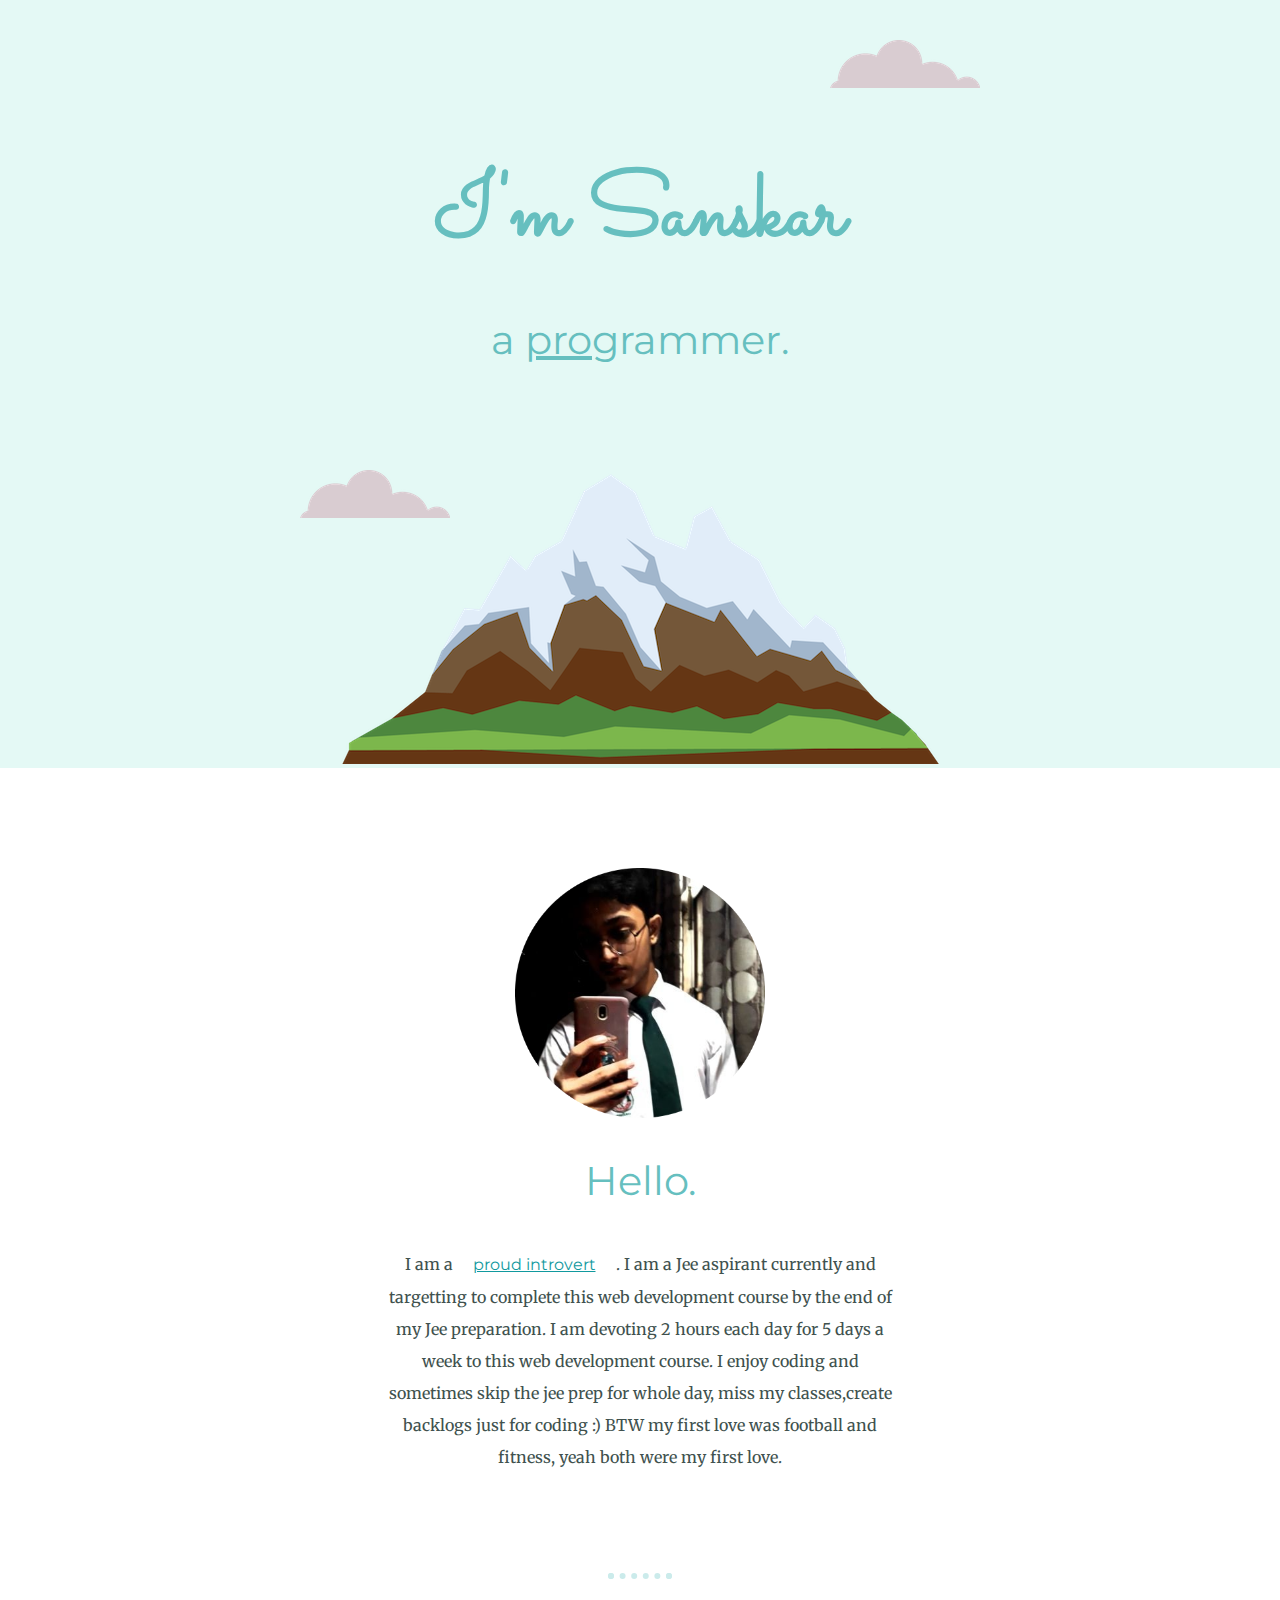
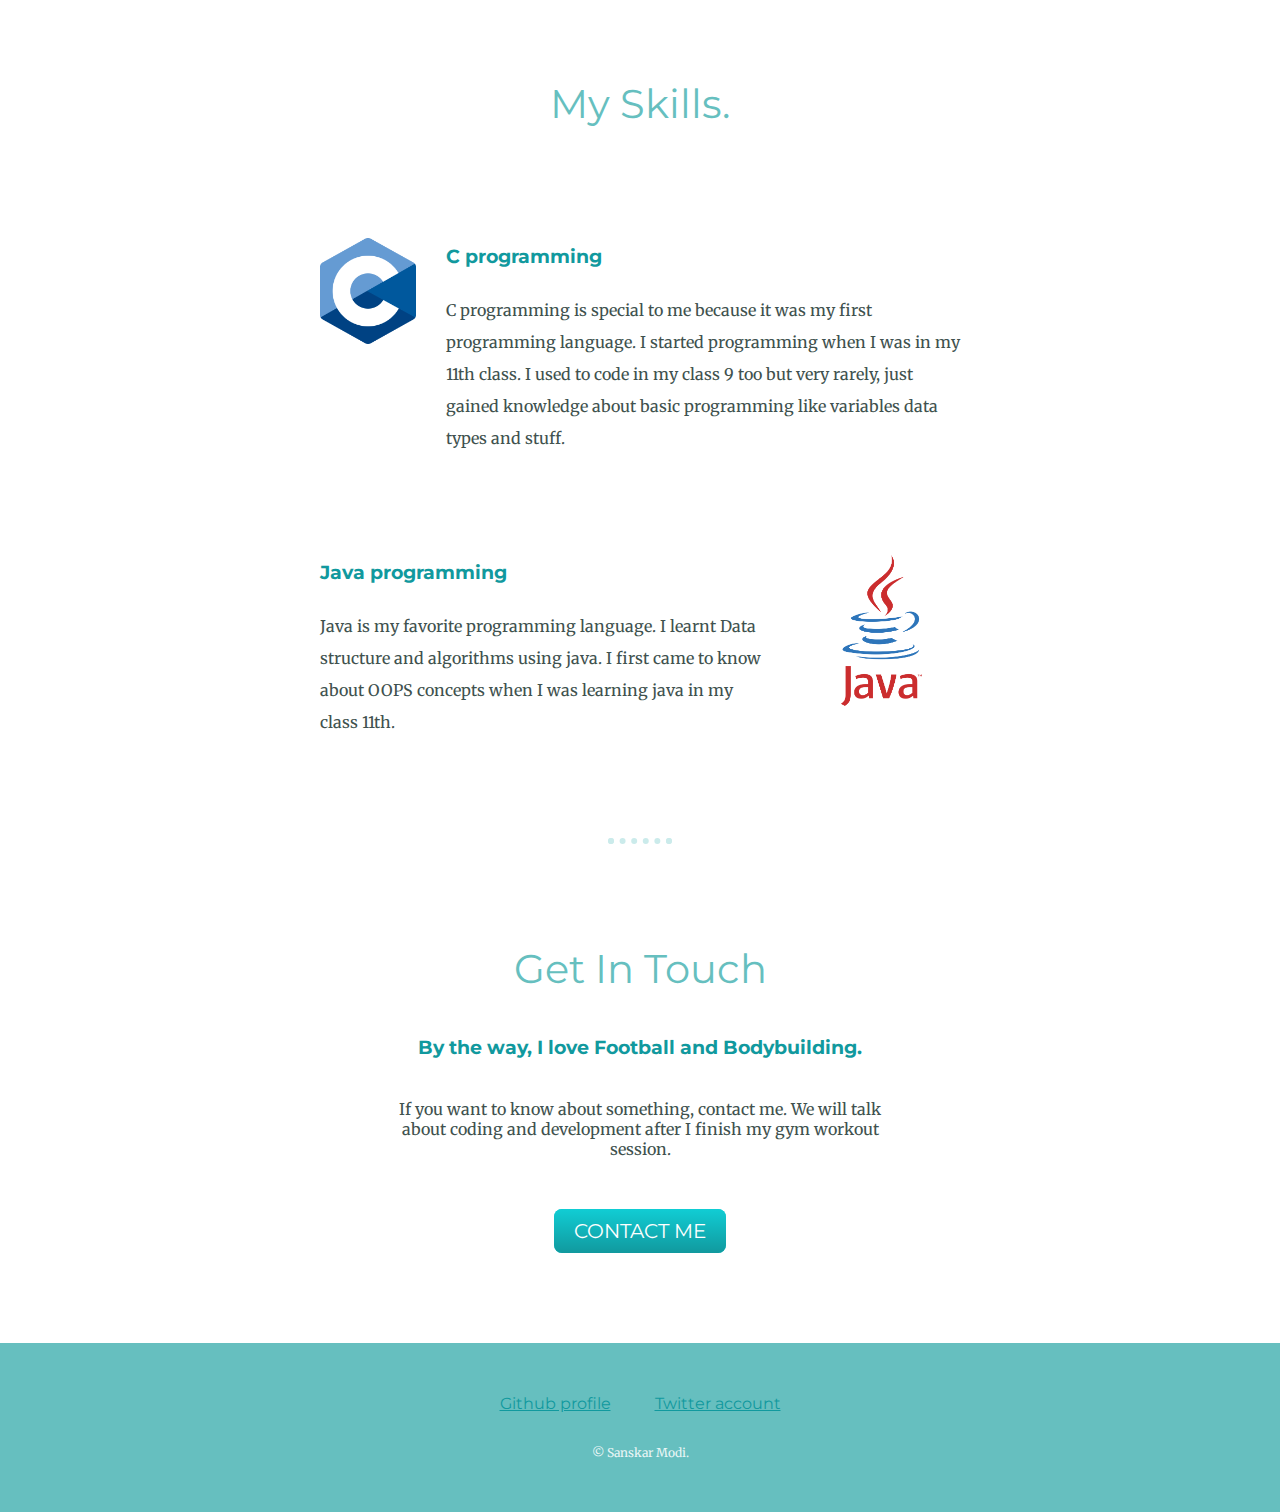
==== index.html @ 774032c9 "Update index.html" ====
<!DOCTYPE html>
<html lang="en">
  <head>
    <meta charset="UTF-8" />
    <meta http-equiv="X-UA-Compatible" content="IE=edge" />
    <meta name="viewport" content="width=device-width, initial-scale=1.0" />
    <title>Sanskar Modi</title>

    <link rel="stylesheet" href="style.css" />
    <link rel="icon" href="favicon.ico" />

    
    <link rel="preconnect" href="https://fonts.googleapis.com" />
    <link rel="preconnect" href="https://fonts.gstatic.com" crossorigin />
    <link
      href="https://fonts.googleapis.com/css2?family=Merriweather&family=Montserrat&family=Sacramento&display=swap"
      rel="stylesheet"
    />
  </head>
  <body>
    <div class="top-container">
      <img class="top-cloud" src="cloud.png" alt="cloud-img" />
      <h1>I'm Sanskar</h1>
      <h2>a <span id="pro">pro</span>grammer.</h2>
      <img class="bottom-cloud" src="cloud.png" alt="cloud-img" />
      <img src="mountain.png" alt="mountain-img" />
    </div>

    <div class="middle-container">
      <div class="profile">
        <img height="250px" width="250px" src="sanskar.png" alt="profile-img" />
        <h2>Hello.</h2>
        <p class="intro">
          I am a<a href="whyProudIntrovert3.html">proud introvert</a>. I am a
          Jee aspirant currently and targetting to complete this web development
          course by the end of my Jee preparation. I am devoting 2 hours each
          day for 5 days a week to this web development course. I enjoy coding
          and sometimes skip the jee prep for whole day, miss my classes,create
          backlogs just for coding :) BTW my first love was football and
          fitness, yeah both were my first love.
        </p>
      </div>
      <hr />
      <div class="skills">
        <h2>My Skills.</h2>
        <div class="skill-row">
          <img class="c-lang" src="c.png" alt="c-logo" />
          <h3>C programming</h3>
          <p>
            C programming is special to me because it was my first programming language. I started programming when I was in my 11th class. I used to code in my class 9 too but very rarely, just gained knowledge about basic programming like variables data types and stuff.
          </p>
        </div>
        <div class="skill-row">
          <img class="java-lang" src="java.png" alt="java-logo" />
          <h3>Java programming</h3>
          <p>
            Java is my favorite programming language. I learnt Data structure and algorithms using java. I first came to know about OOPS concepts when I was learning java in my class 11th.
          </p>
        </div>
      </div>
      <hr />
      <div class="contact-me">
        <h2>Get In Touch</h2>
        <h3>By the way, I love Football and Bodybuilding.</h3>
        <p class="contact-message">
          If you want to know about something, contact me. We will talk about coding and development after I finish my gym workout session.
        </p>
        <a class="btn" href="mailto:prog.sans.8@gmail.com">CONTACT ME</a>
      </div>
    </div>

    <div class="bottom-container">
      <a class="footer-link" href="https://github.com/sansProg">Github profile</a>
      <a class="footer-link" href="https://twitter.com/sansModi7">Twitter account</a>

      <p class="copyright">© Sanskar Modi.</p>
    </div>
  </body>
</html>
---- style.css ----
body {
    color: #40514E;
    margin: 0;
    text-align: center;
    font-family: 'Merriweather', serif; 
}

h1 {
    font-size: 5.625rem;
    margin: 50px auto 0 auto;
    font-family: 'Sacramento', cursive;
    color: #66BFBF;
}

h2 {
    
    font-family: 'Montserrat', sans-serif;
    font-size: 2.5rem;
    color: #66BFBF;
    font-weight: normal;
    padding-bottom: 10px;
}

h3 {
    font-family: 'Montserrat', sans-serif;
    color: #11999E;
}

#pro {
    text-decoration: underline;
}

.top-container{
    background-color: #E4F9F5;
    padding-top: 100px;
    position: relative;
}

.middle-container{
    margin: 100px 0;
}

.bottom-container {
    background-color: #66BFBF;
    padding: 50px 0 20px;
}


.top-cloud {
    position: absolute;
    right: 300px;
    top: 40px;
}

.bottom-cloud {
    position:absolute;
    left: 300px;
    bottom: 250px;
}

.btn {
    color: #11999E;
}


.skill-row {
    width: 50%;
    margin: 100px auto 100px auto;
    text-align: left;
    line-height: 2;
}

.java-lang {
    width: 25%;
    float: right;
    margin-left: 30px;
}

.c-lang {
    width: 15%;
    float: left; 
    margin-right: 30px;
    margin-bottom: 90px;
}

.intro {
    width: 40%;
    margin: auto;
    line-height: 2;
}

hr{
    border: dotted #cbebeb 6px;
    border-bottom:none;
    width: 4%;
    margin: 100px auto ;
}

.contact-message {
    width: 40%;
    margin: 40px auto 60px;
}

a {
    color: #11999E;
    font-family: 'Montserrat', sans-serif;
    margin: 10px 20px ;

}

a:hover {
    color: #1f4d4d;
}

.copyright {
    color: #EAF6F6;
    font-size: 0.75rem;
    padding: 20px 0;
}

.messagetoviewers {
    line-height: 2;
}


.btn {
    background: #11cdd4;
    background-image: -webkit-linear-gradient(top, #11cdd4, #11999e);
    background-image: -moz-linear-gradient(top, #11cdd4, #11999e);
    background-image: -ms-linear-gradient(top, #11cdd4, #11999e);
    background-image: -o-linear-gradient(top, #11cdd4, #11999e);
    background-image: linear-gradient(to bottom, #11cdd4, #11999e);
    -webkit-border-radius: 8;
    -moz-border-radius: 8;
    border-radius: 8px;
    font-family: 'Montserrat', sans-serif;
    color: #ffffff;
    font-size: 20px;
    padding: 10px 20px 10px 20px;
    text-decoration: none;
  }
  
  .btn:hover {
    background: #30e3cb;
    background-image: -webkit-linear-gradient(top, #30e3cb, #2bc4ad);
    background-image: -moz-linear-gradient(top, #30e3cb, #2bc4ad);
    background-image: -ms-linear-gradient(top, #30e3cb, #2bc4ad);
    background-image: -o-linear-gradient(top, #30e3cb, #2bc4ad);
    background-image: linear-gradient(to bottom, #30e3cb, #2bc4ad);
    text-decoration: none;
  }
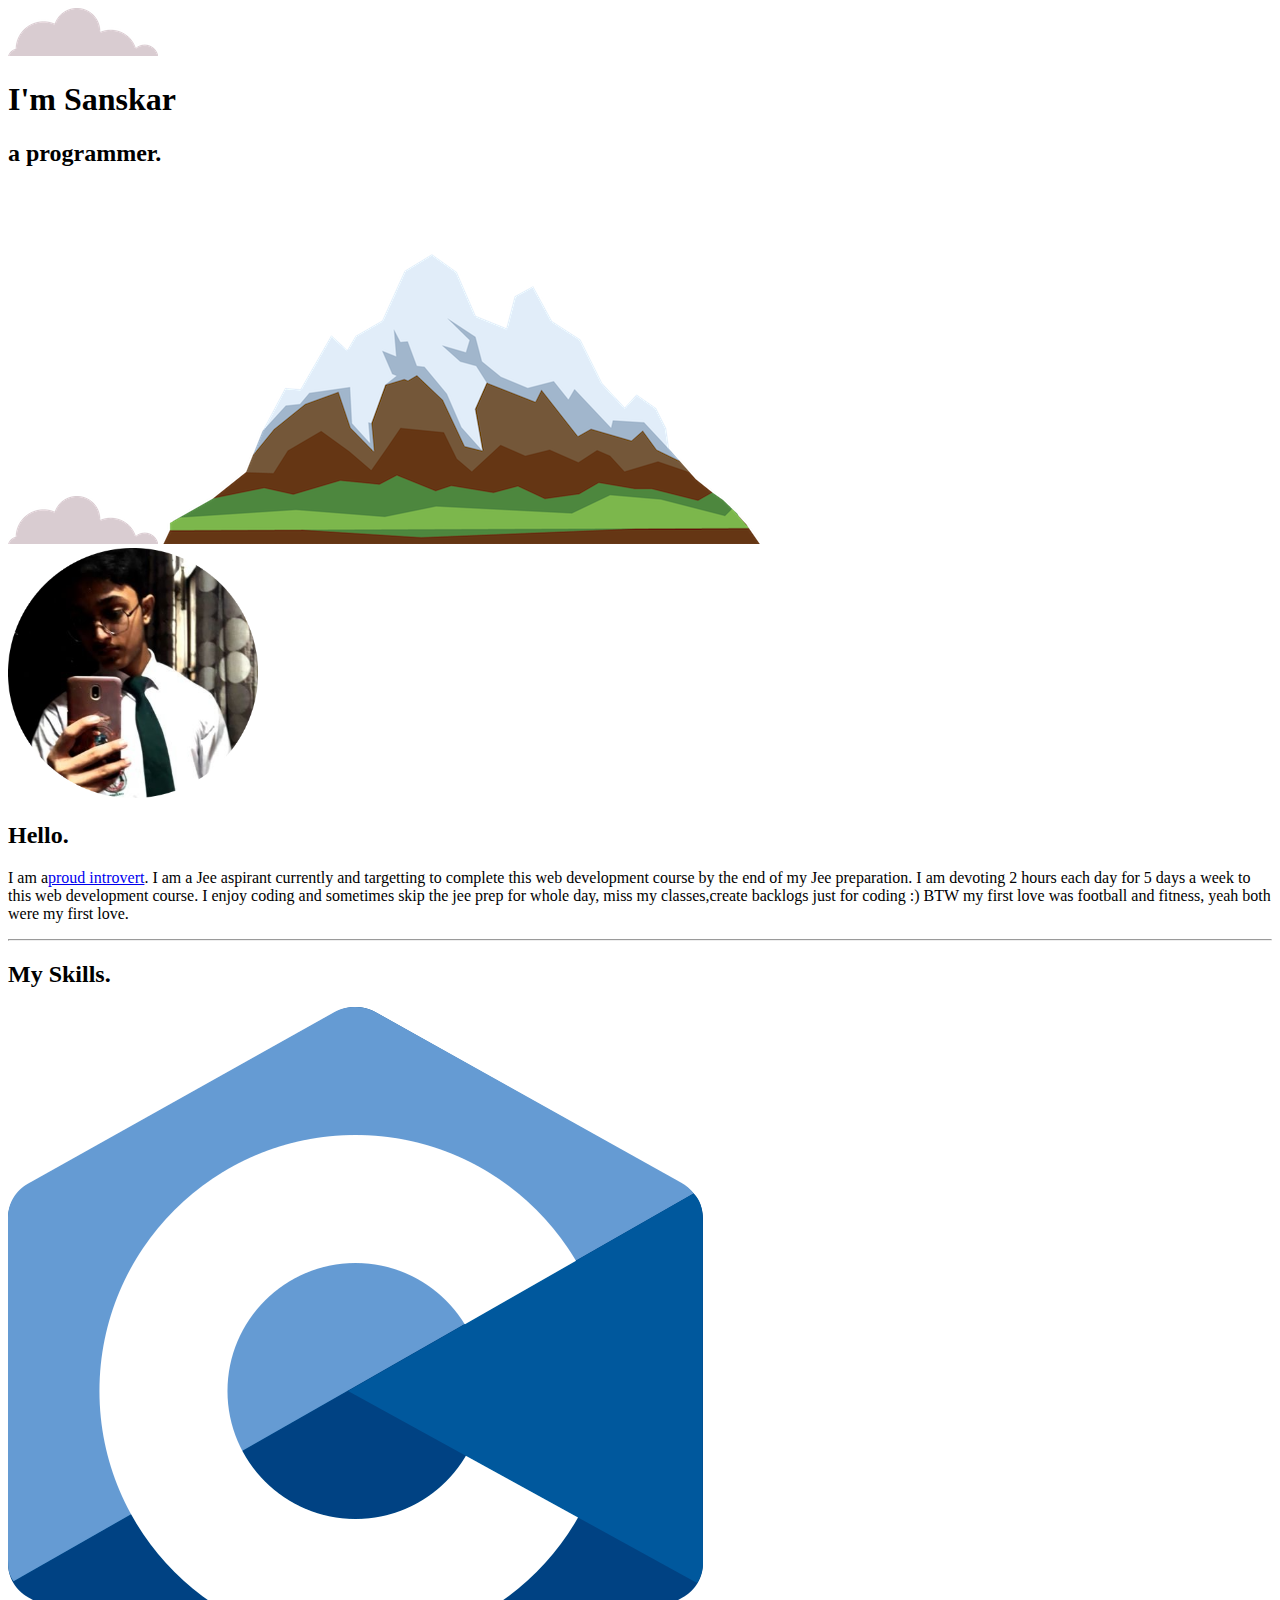
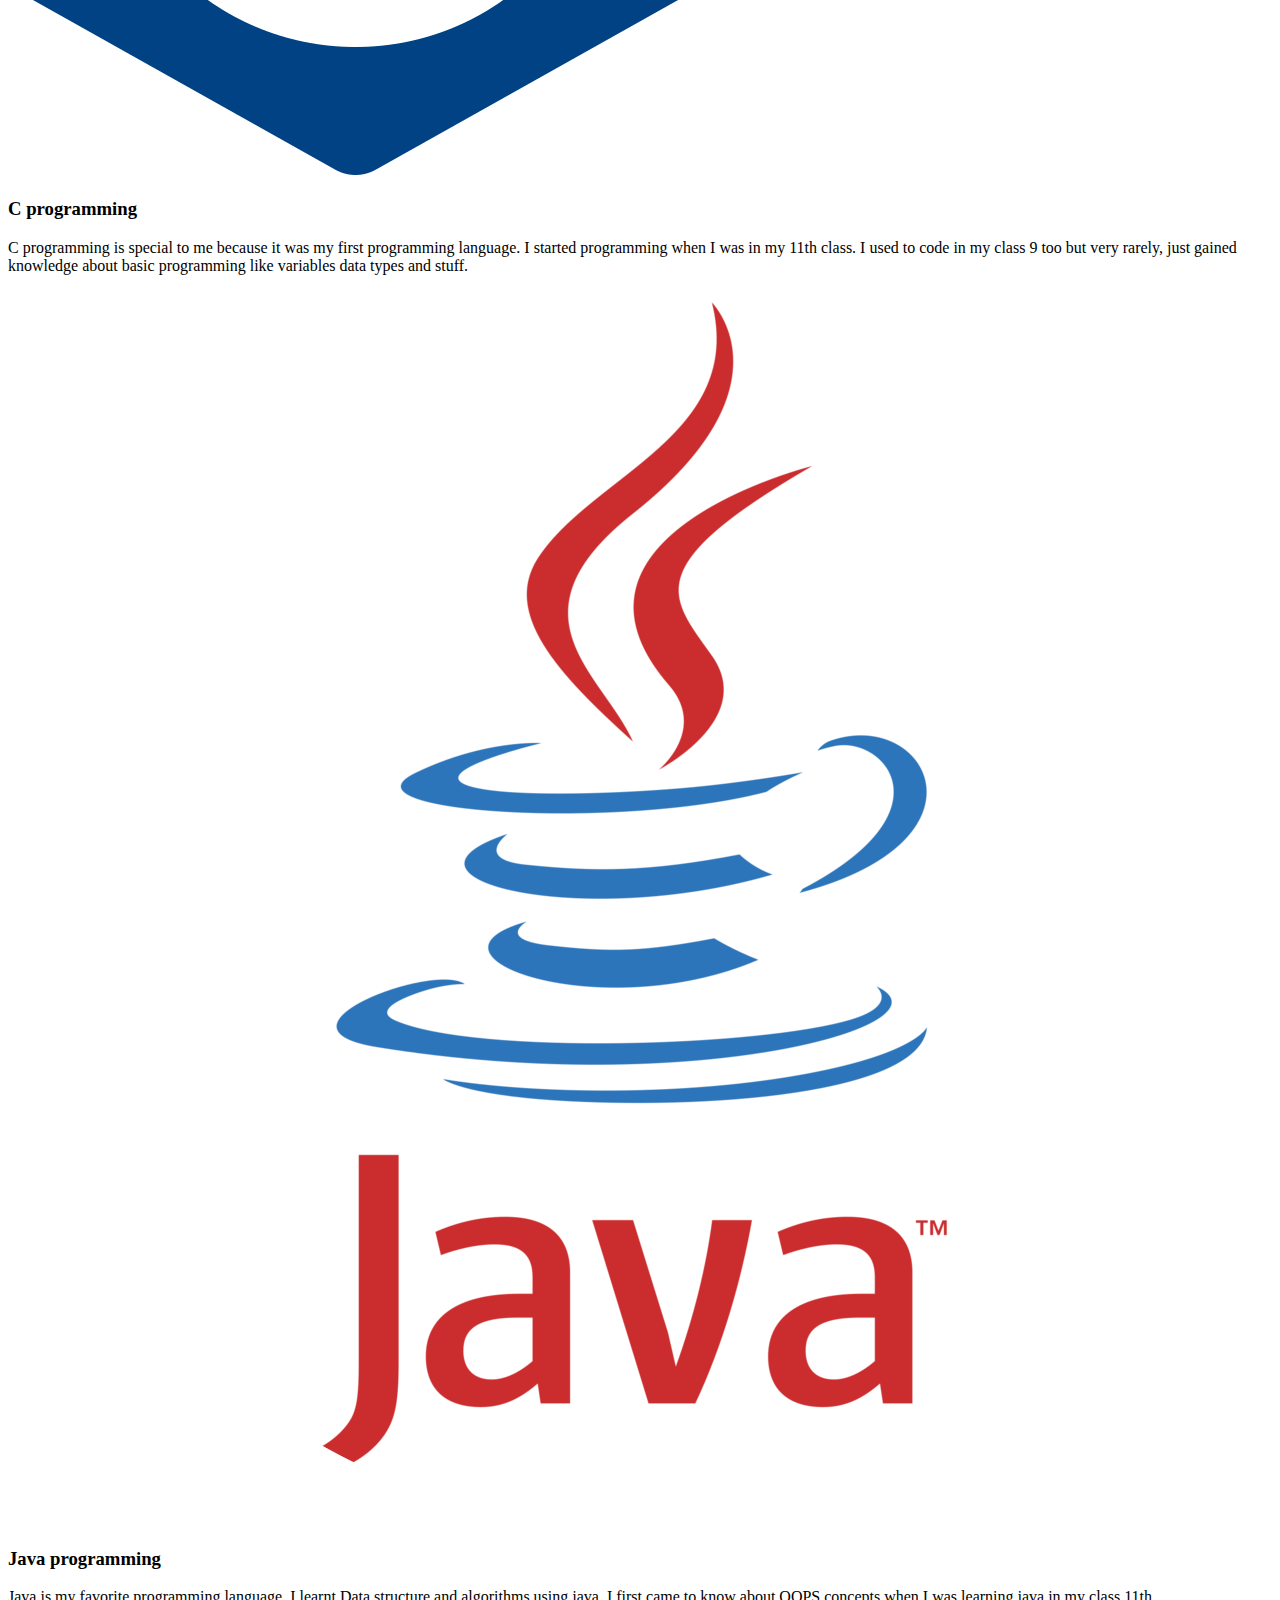
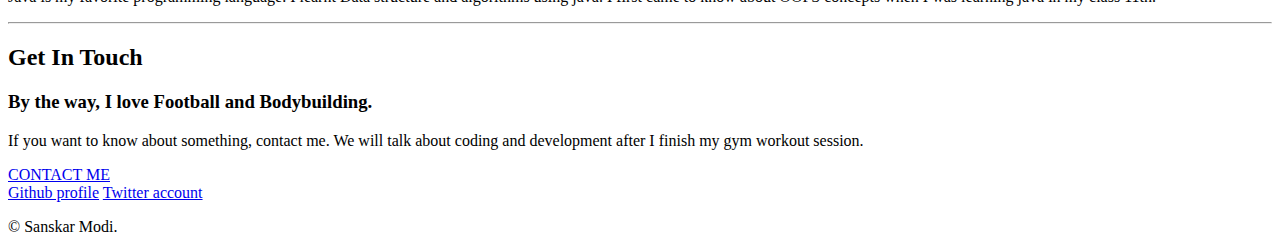
==== commit 2f956f75: "Update and rename _10_.html to index.html" ====
--- a/index.html
+++ b/index.html
@@ -7,10 +7,10 @@
     <meta name="viewport" content="width=device-width, initial-scale=1.0" />
     <title>Sanskar Modi</title>
 
-    <link rel="stylesheet" href="style.css" />
+    <link rel="stylesheet" href="css/style4.css" />
     <link rel="icon" href="favicon.ico" />
 
-    
+    <!--these 3 lines are used to import fonts from google fonts-->
     <link rel="preconnect" href="https://fonts.googleapis.com" />
     <link rel="preconnect" href="https://fonts.gstatic.com" crossorigin />
     <link
@@ -19,10 +19,12 @@
     />
   </head>
   <body>
+    <!--this is a div. it is used to structure the layout by dividing it into sections. it is used as a container for html elements and it has no effect until it is styled  -->
     <div class="top-container">
       <img class="top-cloud" src="cloud.png" alt="cloud-img" />
       <h1>I'm Sanskar</h1>
       <h2>a <span id="pro">pro</span>grammer.</h2>
+      <!--span is used to refer a piece of text-->
       <img class="bottom-cloud" src="cloud.png" alt="cloud-img" />
       <img src="mountain.png" alt="mountain-img" />
     </div>
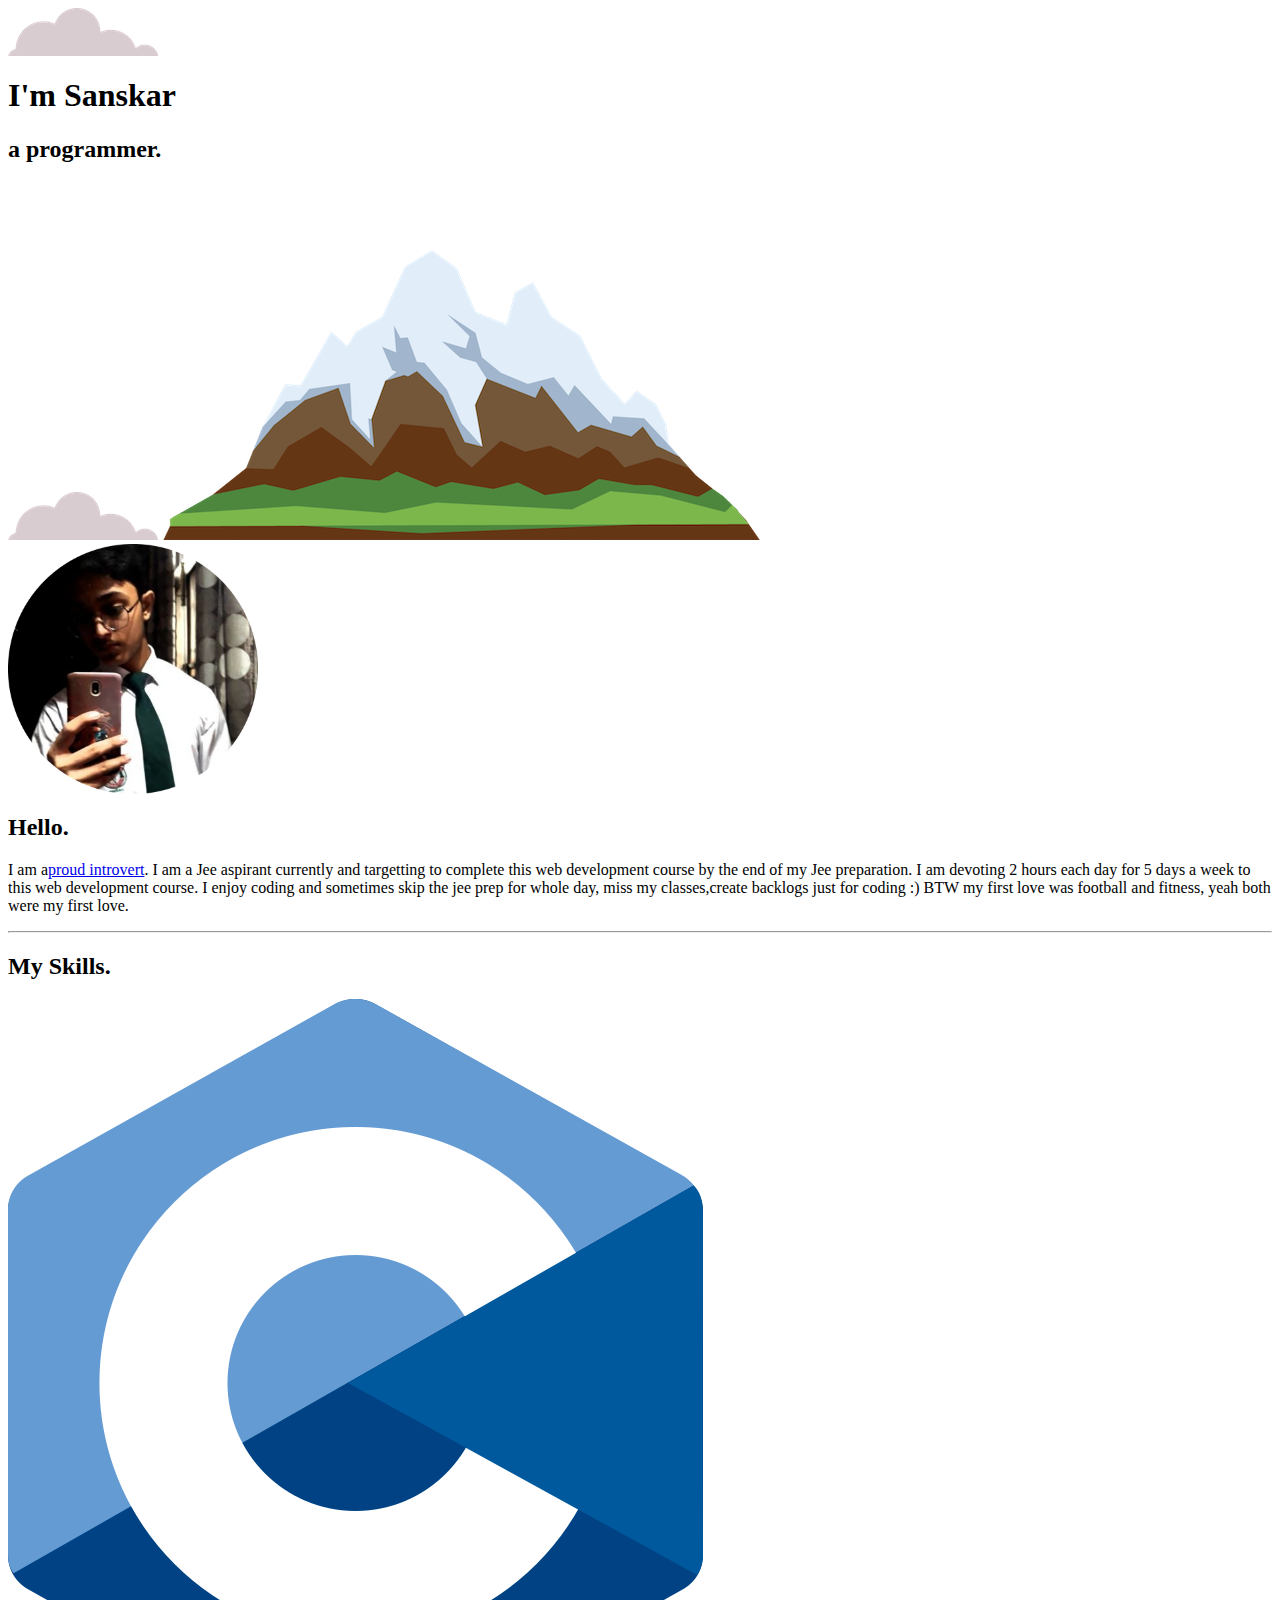
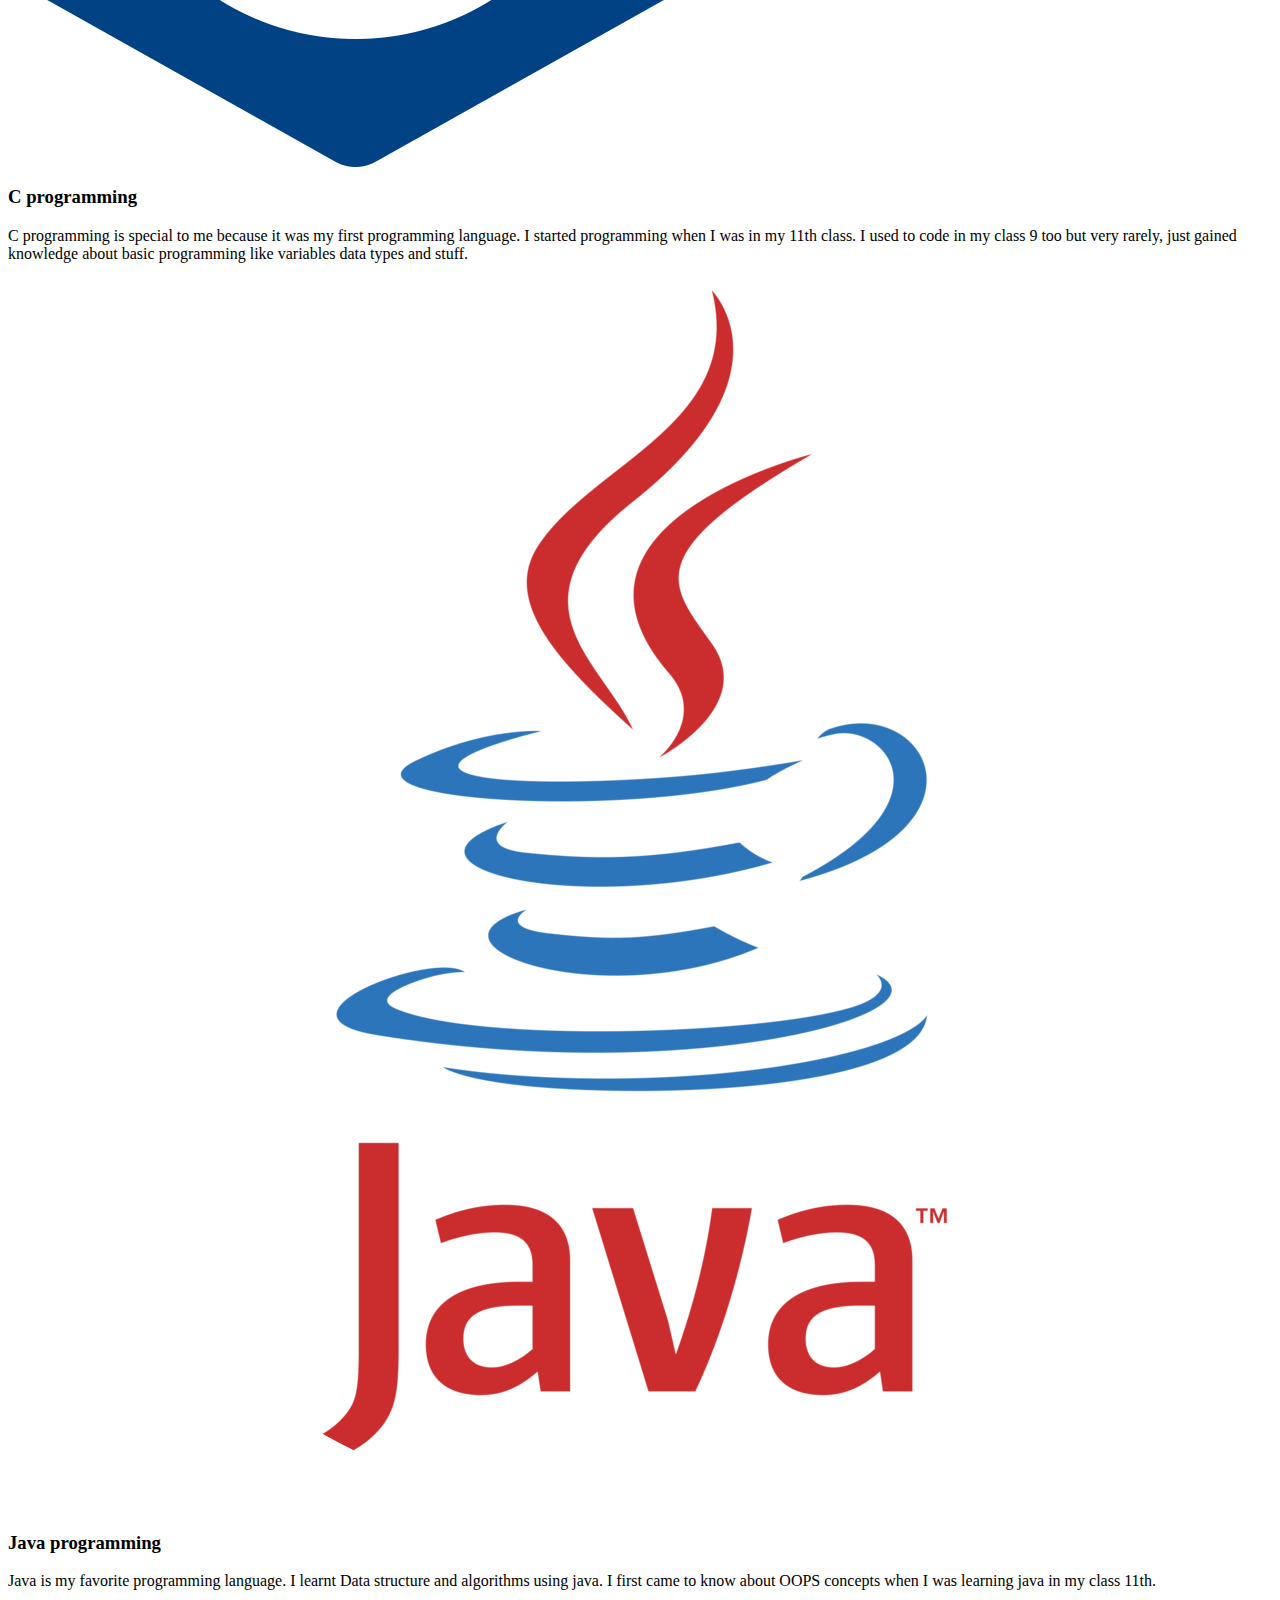
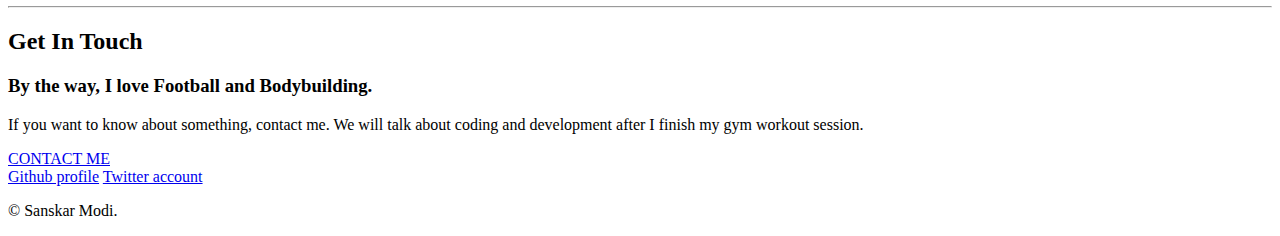
==== commit 6159c915: "Update index.html" ====
--- a/index.html
+++ b/index.html
@@ -1,5 +1,3 @@
-
-<!DOCTYPE html>
 <html lang="en">
   <head>
     <meta charset="UTF-8" />
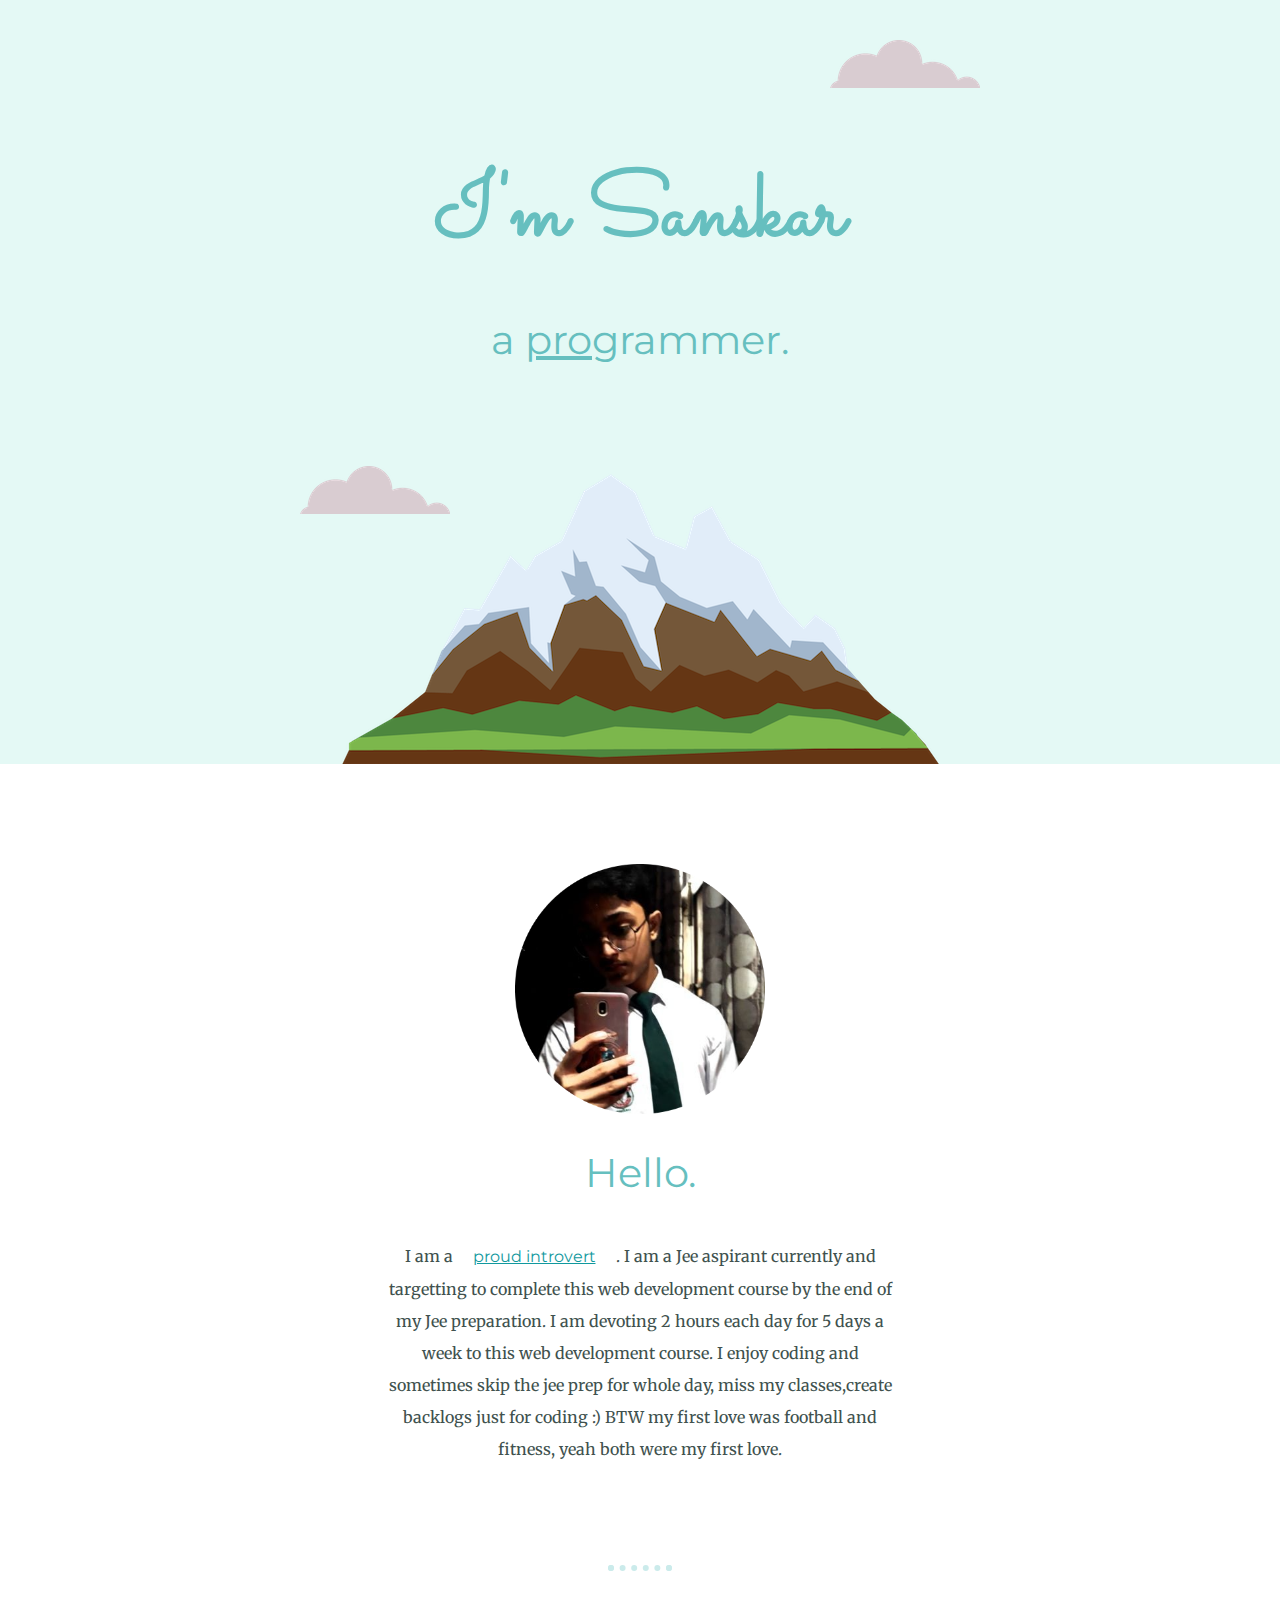
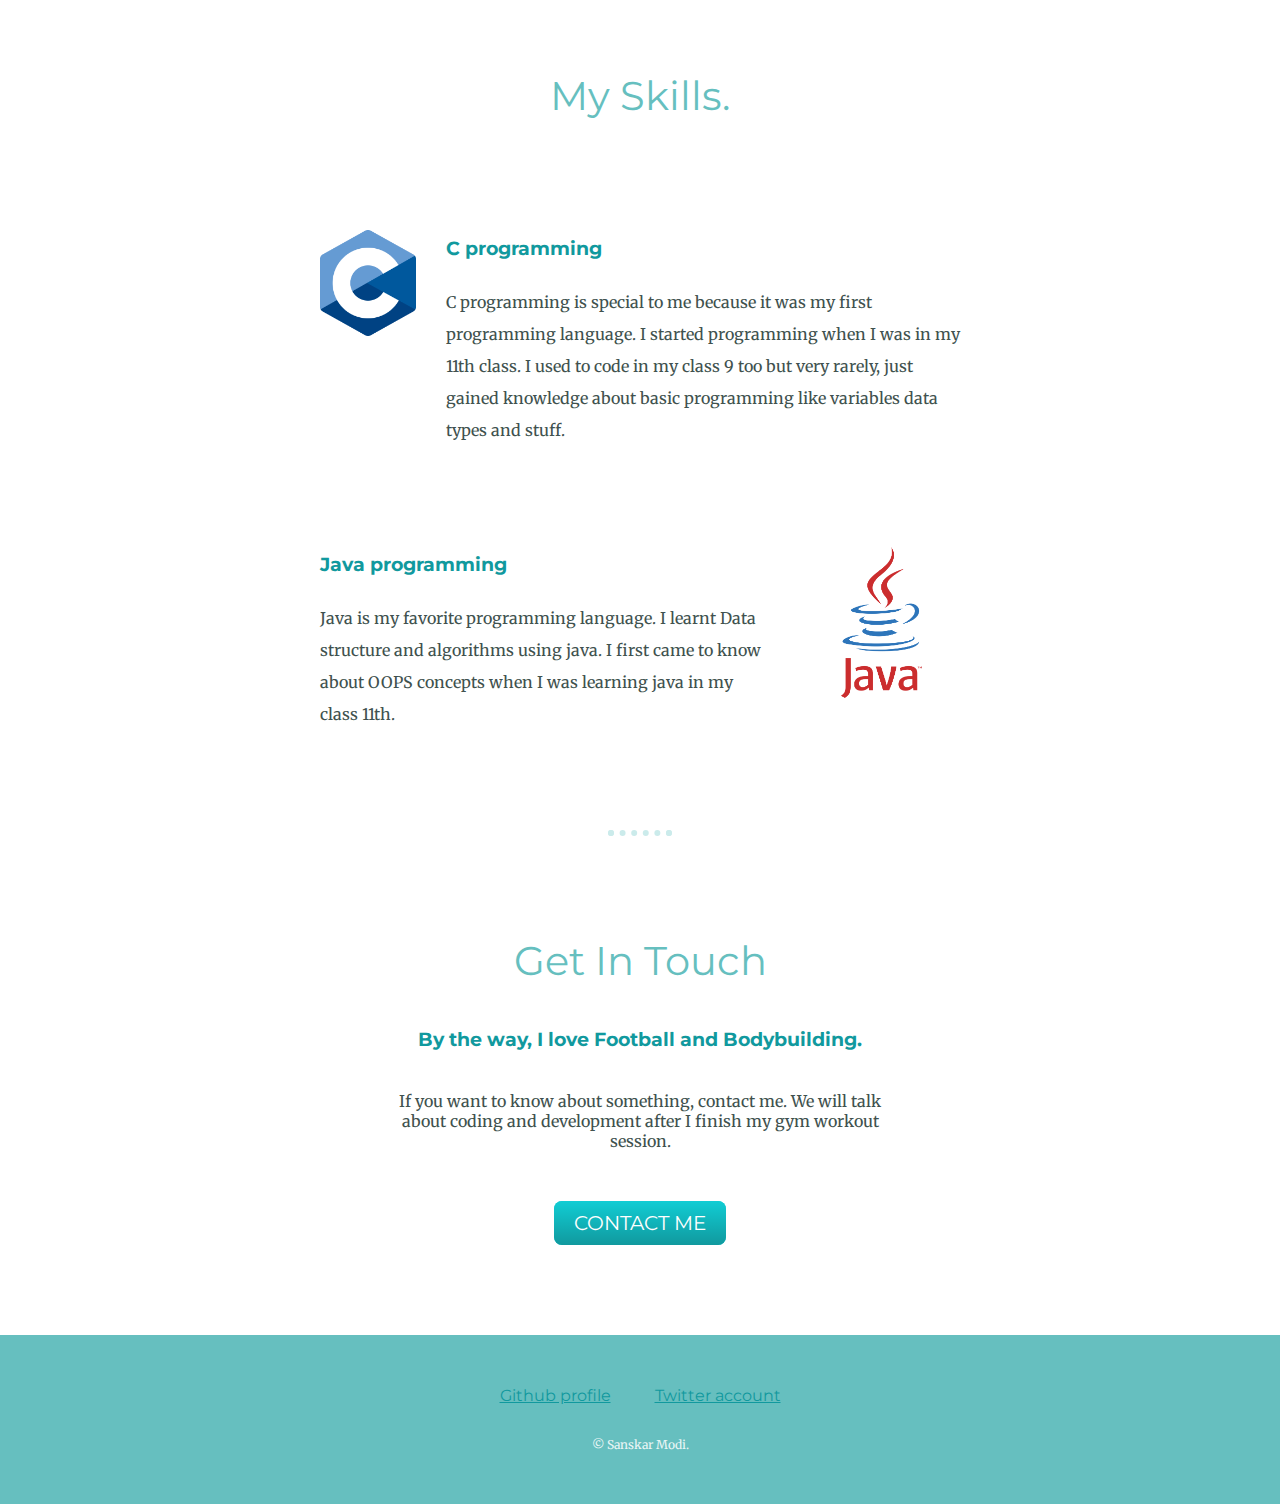
==== commit 1a11e934: "Update index.html" ====
--- a/index.html
+++ b/index.html
@@ -5,7 +5,7 @@
     <meta name="viewport" content="width=device-width, initial-scale=1.0" />
     <title>Sanskar Modi</title>
 
-    <link rel="stylesheet" href="css/style4.css" />
+    <link rel="stylesheet" href="style.css" />
     <link rel="icon" href="favicon.ico" />
 
     <!--these 3 lines are used to import fonts from google fonts-->
--- a/style.css
+++ b/style.css
@@ -0,0 +1,152 @@
+body {
+    color: #40514E;
+    margin: 0;
+    text-align: center;
+    font-family: 'Merriweather', serif; 
+}
+
+h1 {
+    font-size: 5.625rem;
+    margin: 50px auto 0 auto;
+    font-family: 'Sacramento', cursive;
+    color: #66BFBF;
+}
+
+h2 {
+    
+    font-family: 'Montserrat', sans-serif;
+    font-size: 2.5rem;
+    color: #66BFBF;
+    font-weight: normal;
+    padding-bottom: 10px;
+}
+
+h3 {
+    font-family: 'Montserrat', sans-serif;
+    color: #11999E;
+}
+
+#pro {
+    text-decoration: underline;
+}
+
+.top-container{
+    background-color: #E4F9F5;
+    padding-top: 100px;
+    position: relative;
+}
+
+.middle-container{
+    margin: 100px 0;
+}
+
+.bottom-container {
+    background-color: #66BFBF;
+    padding: 50px 0 20px;
+}
+
+
+.top-cloud {
+    position: absolute;
+    right: 300px;
+    top: 40px;
+}
+
+.bottom-cloud {
+    position:absolute;
+    left: 300px;
+    bottom: 250px;
+}
+
+.btn {
+    color: #11999E;
+}
+
+
+.skill-row {
+    width: 50%;
+    margin: 100px auto 100px auto;
+    text-align: left;
+    line-height: 2;
+}
+
+.java-lang {
+    width: 25%;
+    float: right;
+    margin-left: 30px;
+}
+
+.c-lang {
+    width: 15%;
+    float: left; 
+    margin-right: 30px;
+    margin-bottom: 90px;
+}
+
+.intro {
+    width: 40%;
+    margin: auto;
+    line-height: 2;
+}
+
+hr{
+    border: dotted #cbebeb 6px;
+    border-bottom:none;
+    width: 4%;
+    margin: 100px auto ;
+}
+
+.contact-message {
+    width: 40%;
+    margin: 40px auto 60px;
+}
+
+a {
+    color: #11999E;
+    font-family: 'Montserrat', sans-serif;
+    margin: 10px 20px ;
+
+}
+
+a:hover {
+    color: #1f4d4d;
+}
+
+.copyright {
+    color: #EAF6F6;
+    font-size: 0.75rem;
+    padding: 20px 0;
+}
+
+.messagetoviewers {
+    line-height: 2;
+}
+
+
+.btn {
+    background: #11cdd4;
+    background-image: -webkit-linear-gradient(top, #11cdd4, #11999e);
+    background-image: -moz-linear-gradient(top, #11cdd4, #11999e);
+    background-image: -ms-linear-gradient(top, #11cdd4, #11999e);
+    background-image: -o-linear-gradient(top, #11cdd4, #11999e);
+    background-image: linear-gradient(to bottom, #11cdd4, #11999e);
+    -webkit-border-radius: 8;
+    -moz-border-radius: 8;
+    border-radius: 8px;
+    font-family: 'Montserrat', sans-serif;
+    color: #ffffff;
+    font-size: 20px;
+    padding: 10px 20px 10px 20px;
+    text-decoration: none;
+  }
+  
+  .btn:hover {
+    background: #30e3cb;
+    background-image: -webkit-linear-gradient(top, #30e3cb, #2bc4ad);
+    background-image: -moz-linear-gradient(top, #30e3cb, #2bc4ad);
+    background-image: -ms-linear-gradient(top, #30e3cb, #2bc4ad);
+    background-image: -o-linear-gradient(top, #30e3cb, #2bc4ad);
+    background-image: linear-gradient(to bottom, #30e3cb, #2bc4ad);
+    text-decoration: none;
+  }
+
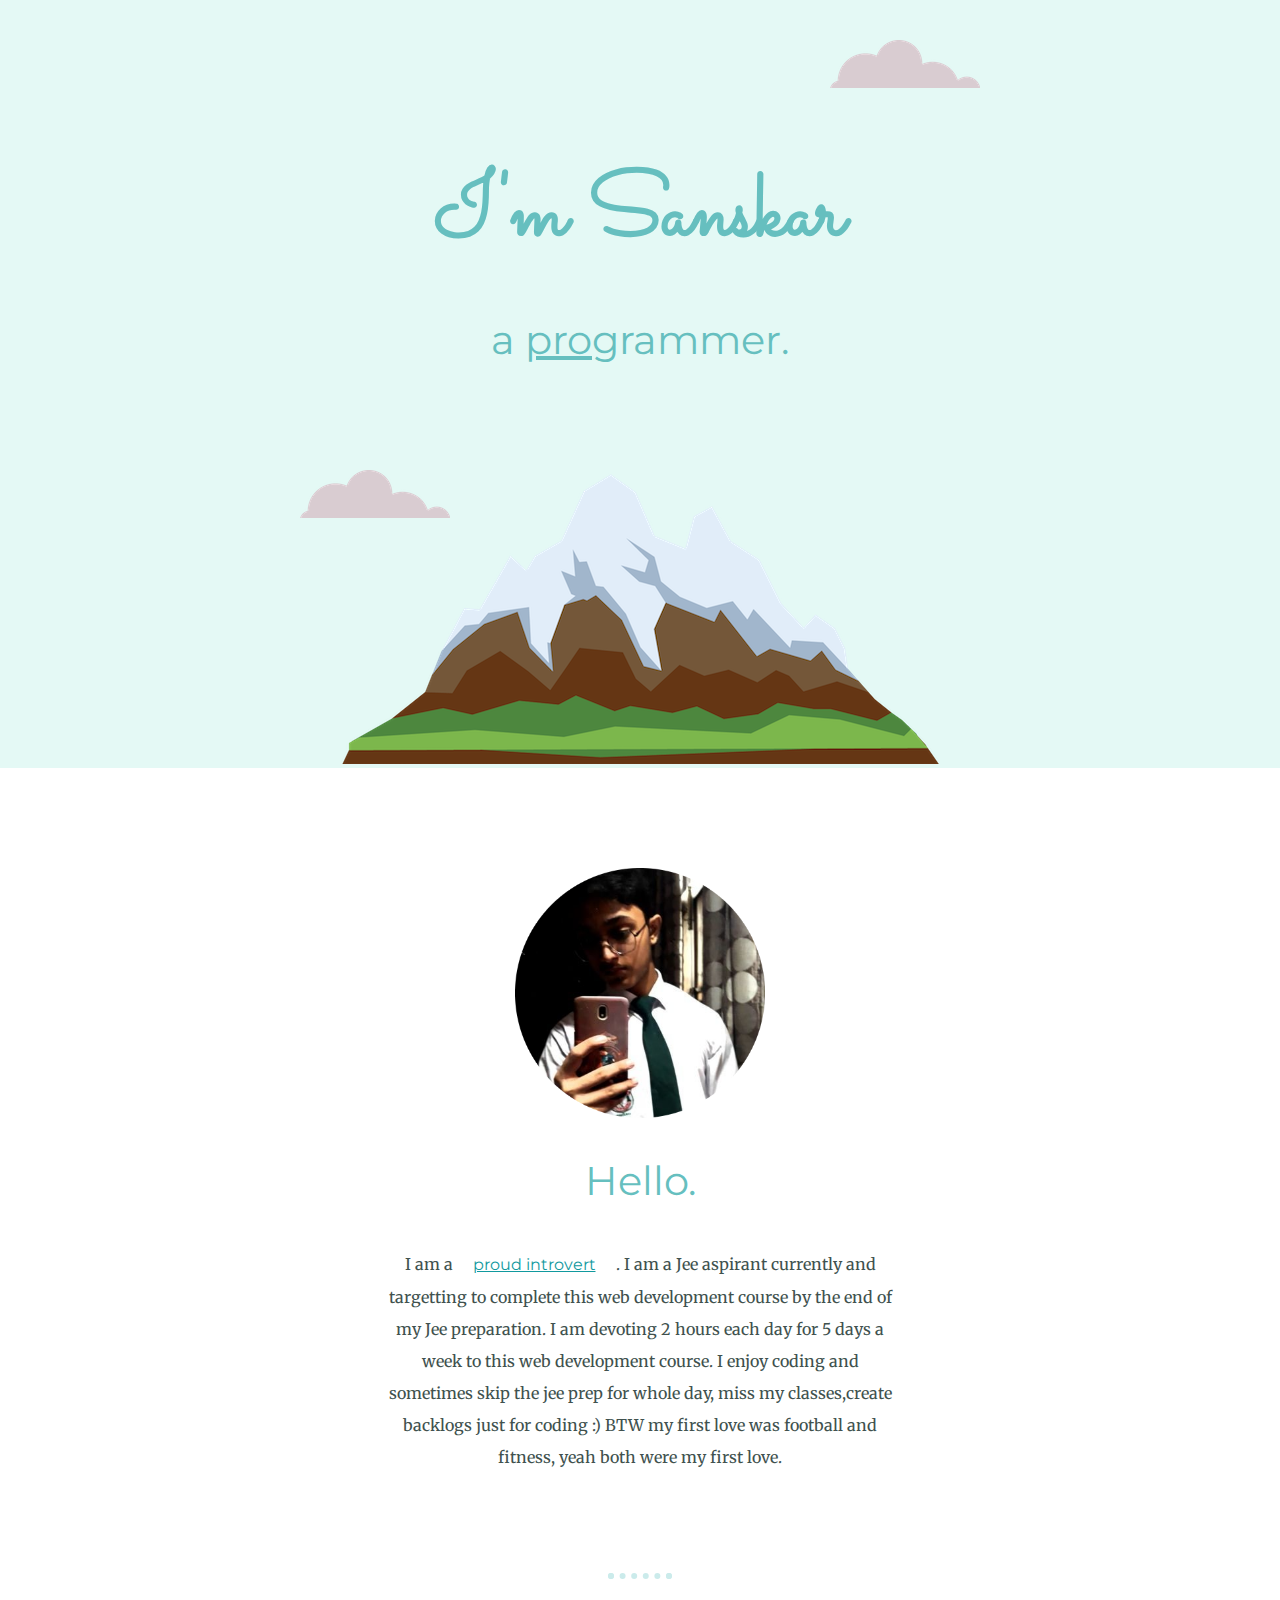
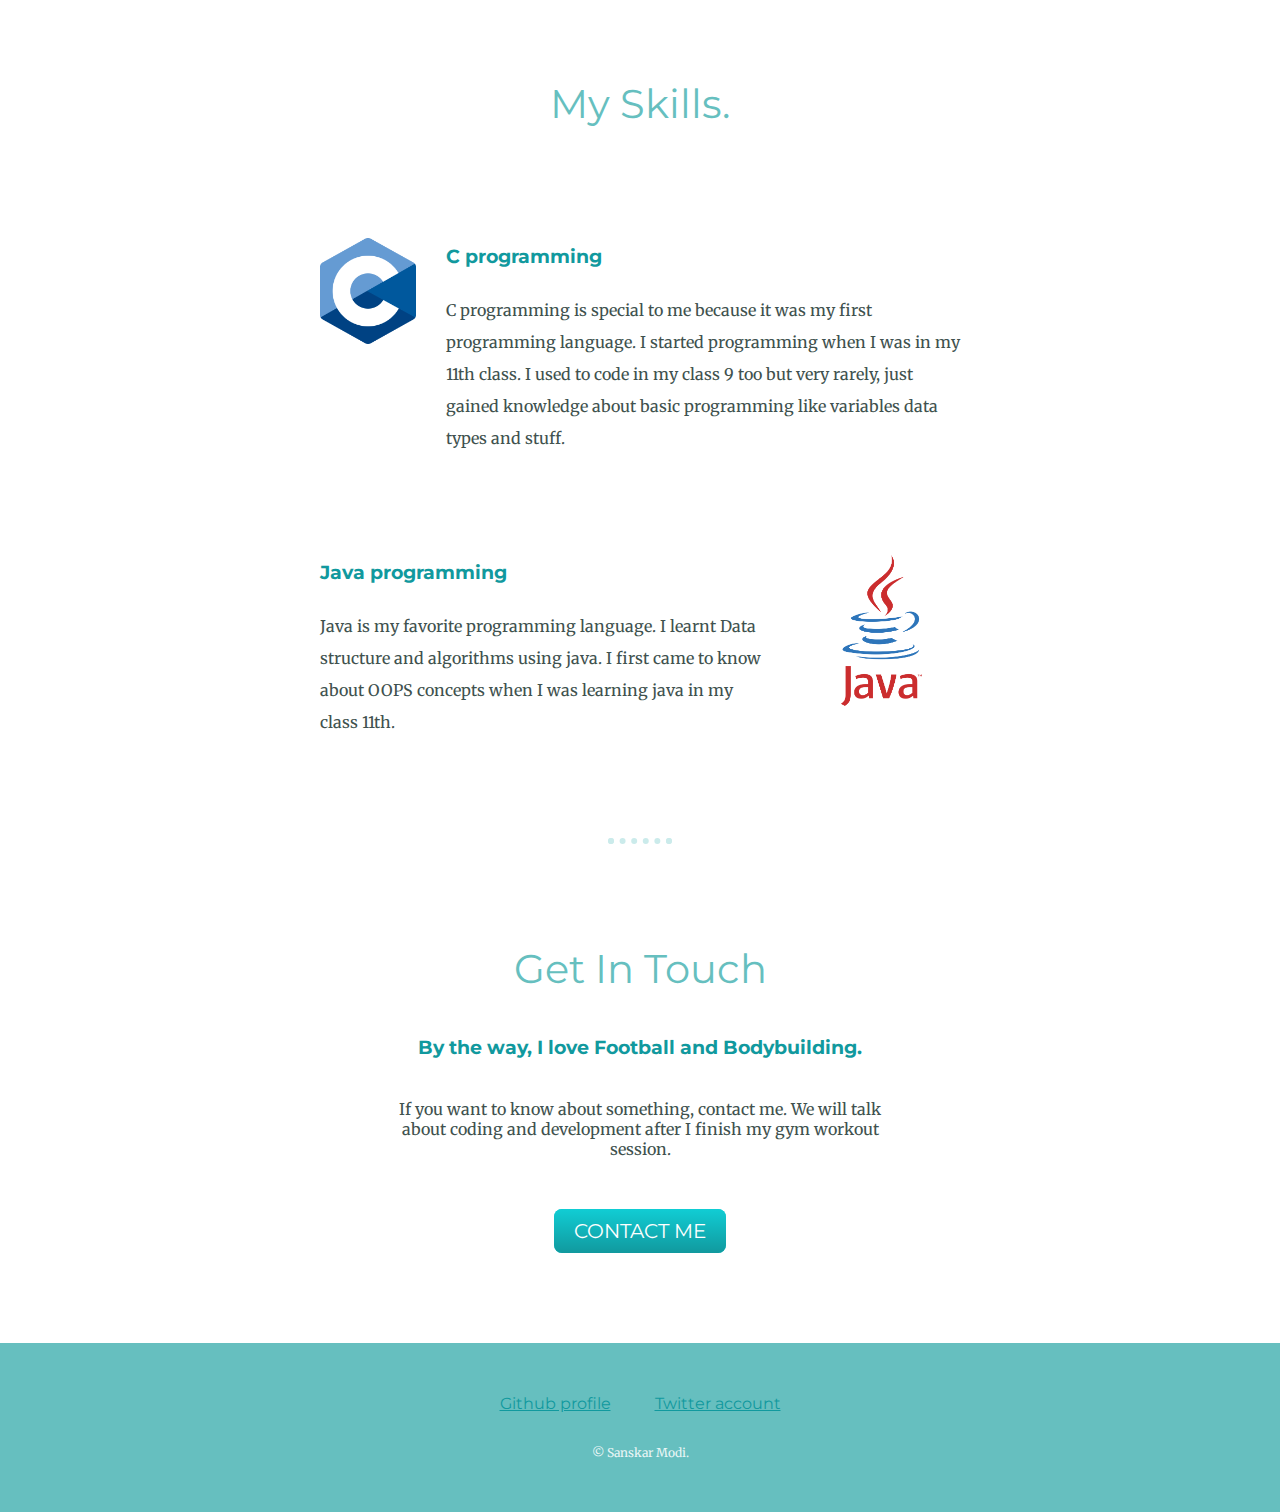
==== commit c6723fa6: "Update index.html" ====
--- a/index.html
+++ b/index.html
@@ -1,3 +1,4 @@
+<!DOCTYPE html>
 <html lang="en">
   <head>
     <meta charset="UTF-8" />
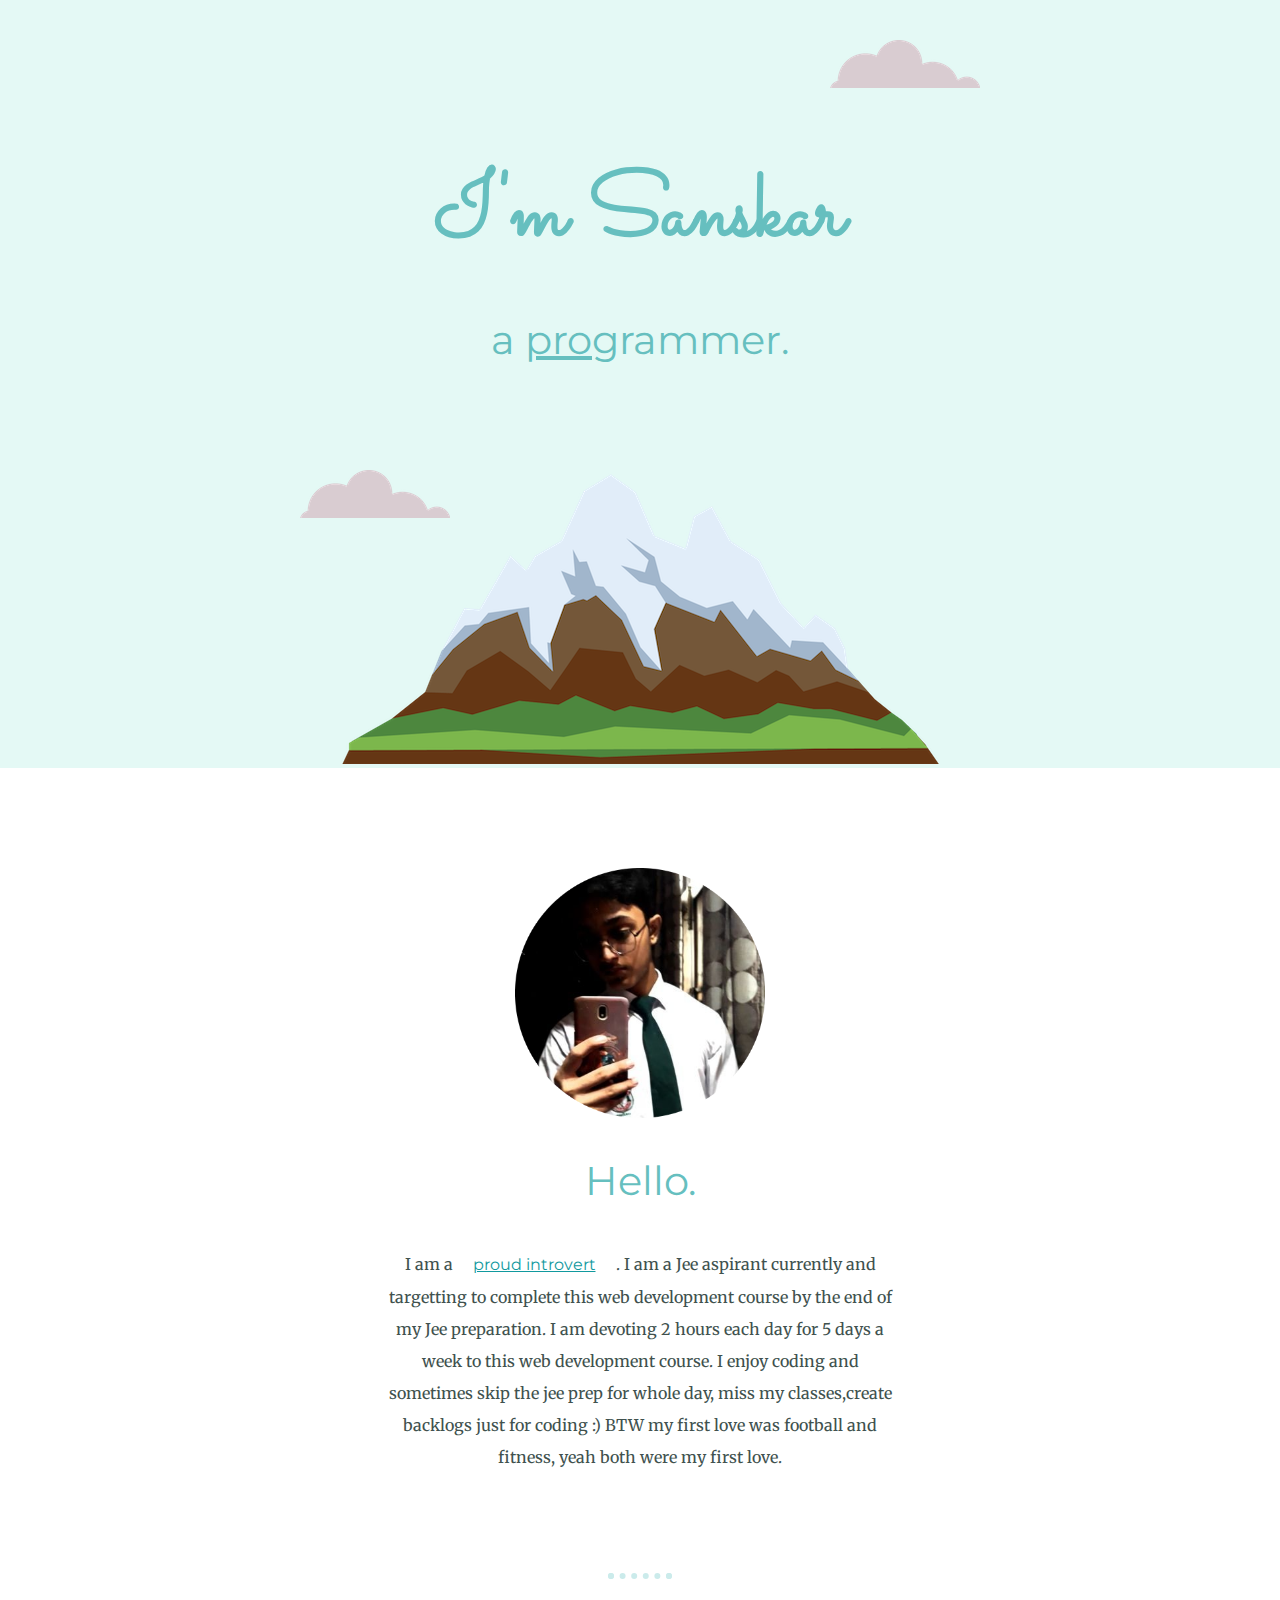
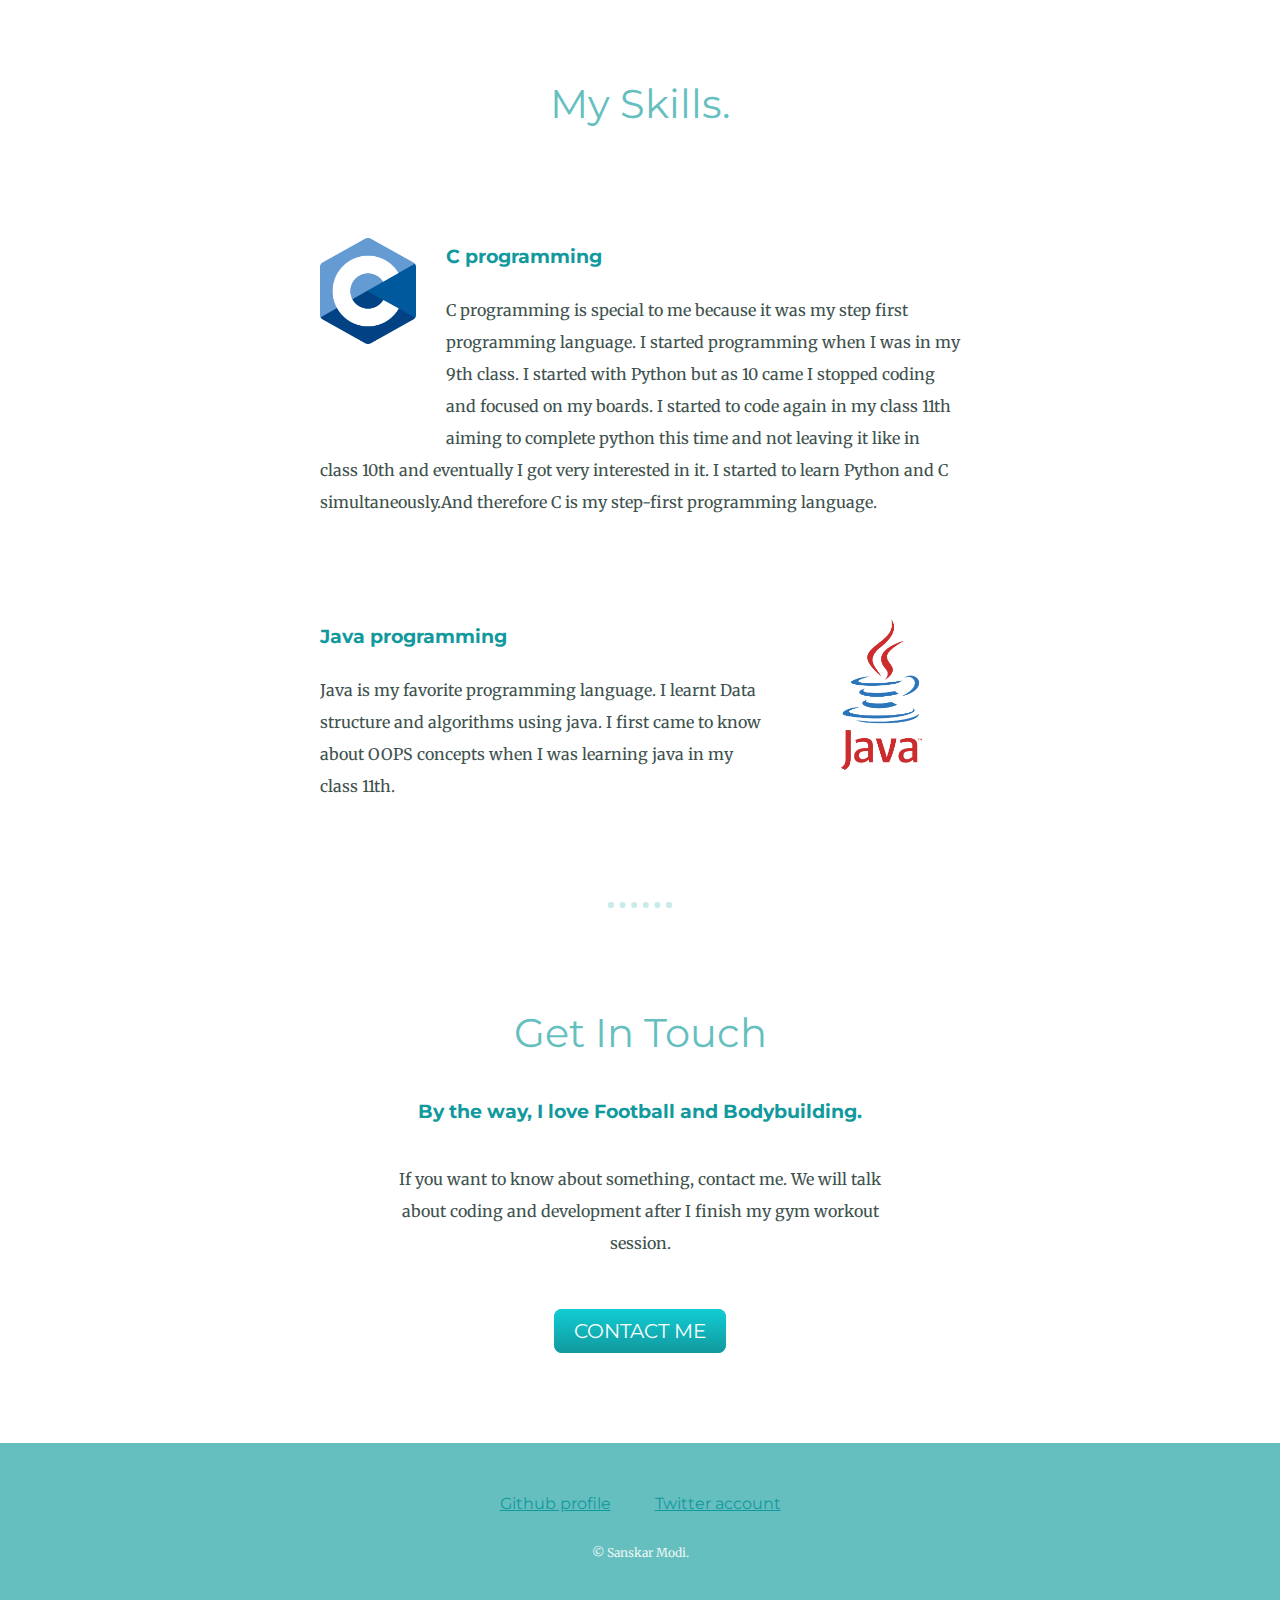
==== commit 5bd1fb35: "Update index.html" ====
--- a/index.html
+++ b/index.html
@@ -49,7 +49,7 @@
           <img class="c-lang" src="c.png" alt="c-logo" />
           <h3>C programming</h3>
           <p>
-            C programming is special to me because it was my first programming language. I started programming when I was in my 11th class. I used to code in my class 9 too but very rarely, just gained knowledge about basic programming like variables data types and stuff.
+            C programming is special to me because it was my step first programming language. I started programming when I was in my 9th class. I started with Python but as 10 came I stopped coding and focused on my boards. I started to code again in my class 11th aiming to complete python this time and not leaving it like in class 10th and eventually I got very interested in it. I started to learn Python and C simultaneously.And therefore C is my step-first programming language.
           </p>
         </div>
         <div class="skill-row">
--- a/style.css
+++ b/style.css
@@ -97,6 +97,7 @@
 }
 
 .contact-message {
+    line-height:2;
     width: 40%;
     margin: 40px auto 60px;
 }
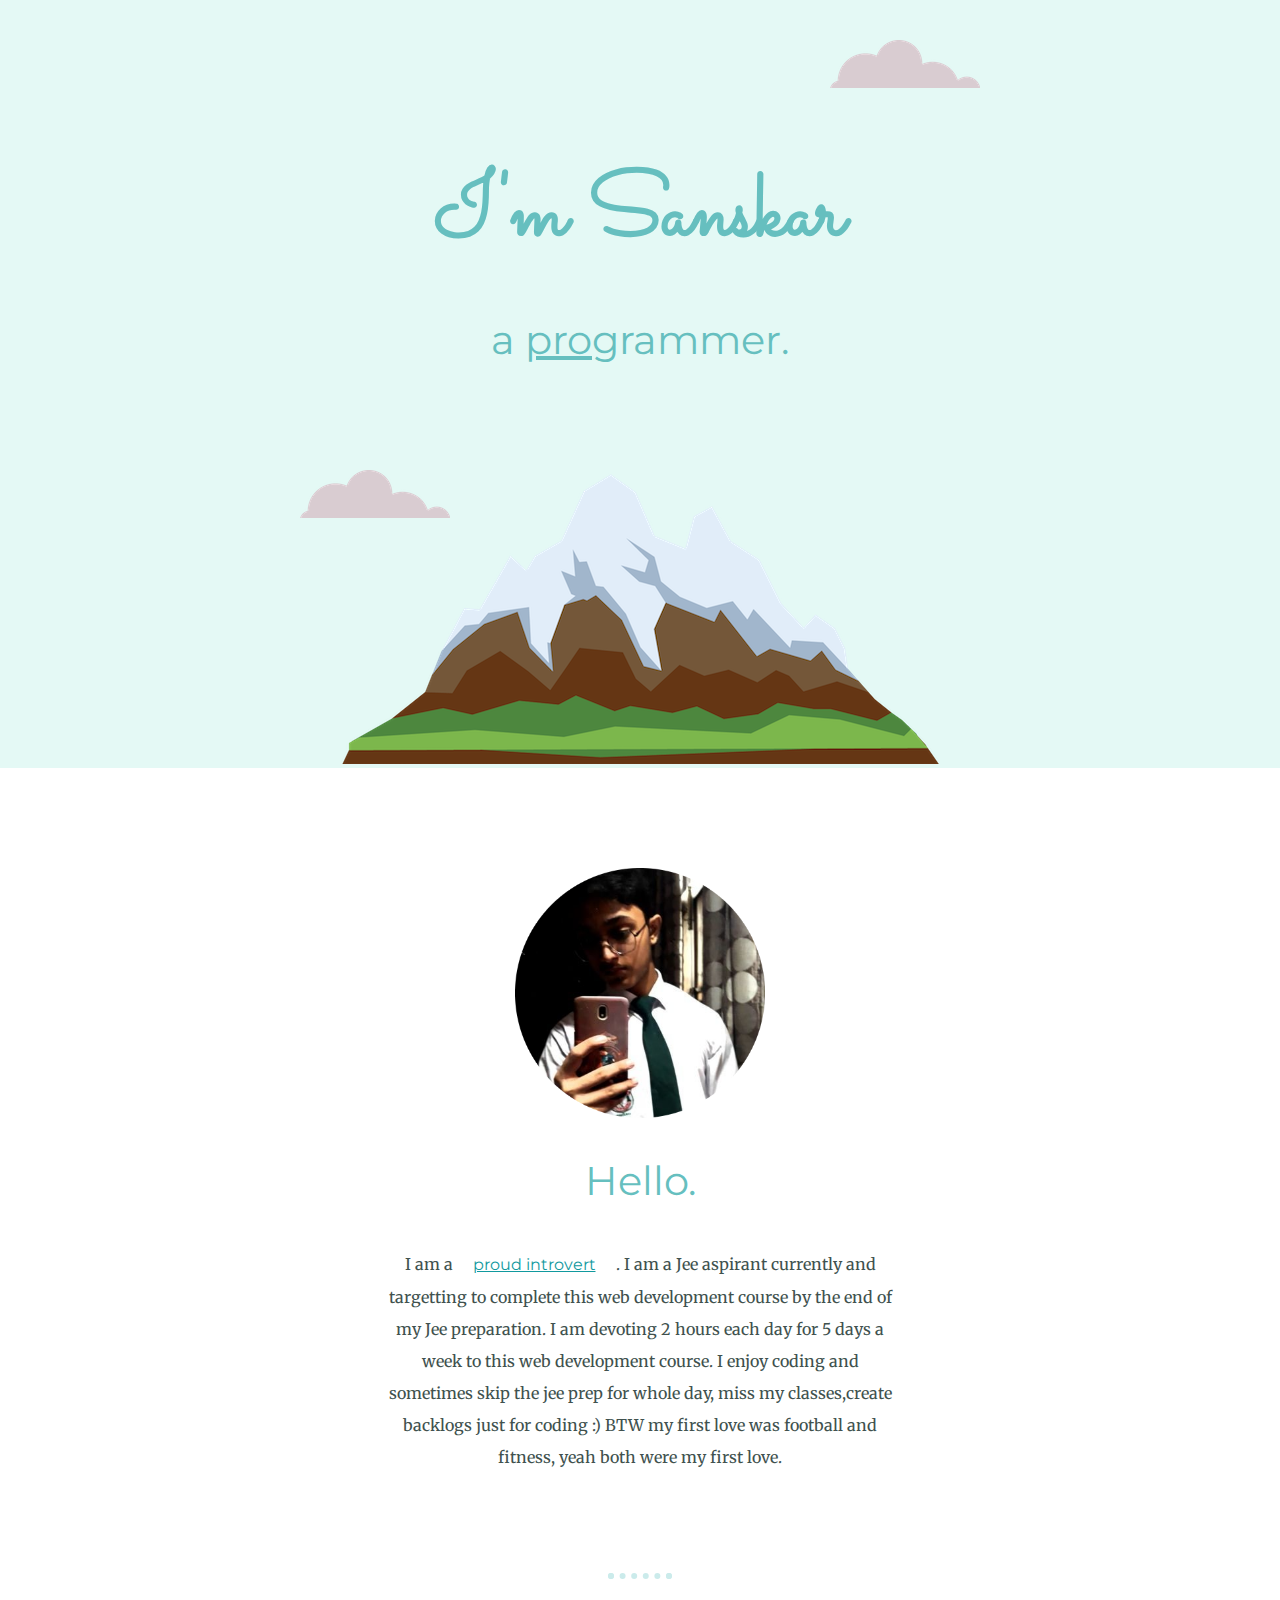
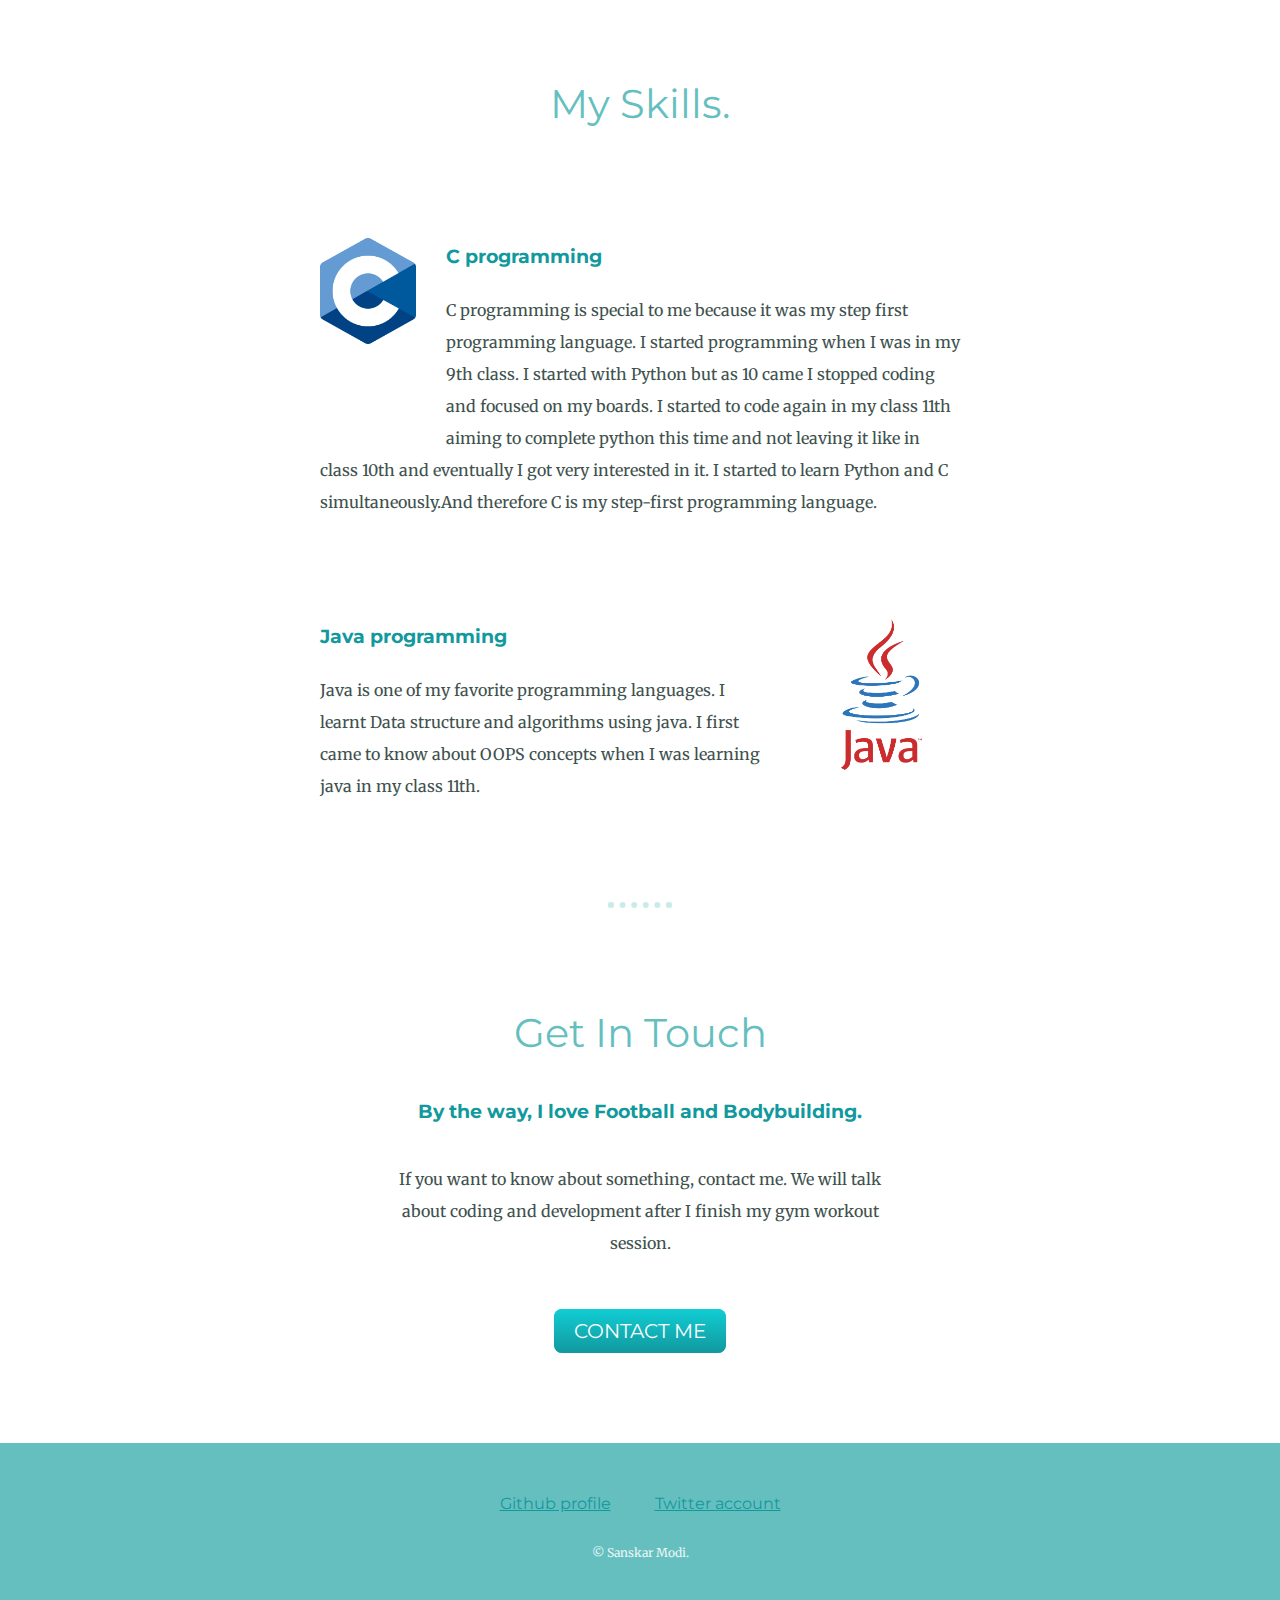
==== commit 826134eb: "Update index.html" ====
--- a/index.html
+++ b/index.html
@@ -9,7 +9,7 @@
     <link rel="stylesheet" href="style.css" />
     <link rel="icon" href="favicon.ico" />
 
-    <!--these 3 lines are used to import fonts from google fonts-->
+    
     <link rel="preconnect" href="https://fonts.googleapis.com" />
     <link rel="preconnect" href="https://fonts.gstatic.com" crossorigin />
     <link
@@ -18,12 +18,10 @@
     />
   </head>
   <body>
-    <!--this is a div. it is used to structure the layout by dividing it into sections. it is used as a container for html elements and it has no effect until it is styled  -->
-    <div class="top-container">
+   <div class="top-container">
       <img class="top-cloud" src="cloud.png" alt="cloud-img" />
       <h1>I'm Sanskar</h1>
       <h2>a <span id="pro">pro</span>grammer.</h2>
-      <!--span is used to refer a piece of text-->
       <img class="bottom-cloud" src="cloud.png" alt="cloud-img" />
       <img src="mountain.png" alt="mountain-img" />
     </div>
@@ -56,7 +54,7 @@
           <img class="java-lang" src="java.png" alt="java-logo" />
           <h3>Java programming</h3>
           <p>
-            Java is my favorite programming language. I learnt Data structure and algorithms using java. I first came to know about OOPS concepts when I was learning java in my class 11th.
+            Java is one of my favorite programming languages. I learnt Data structure and algorithms using java. I first came to know about OOPS concepts when I was learning java in my class 11th.
           </p>
         </div>
       </div>
--- a/style.css
+++ b/style.css
@@ -80,7 +80,7 @@
     width: 15%;
     float: left; 
     margin-right: 30px;
-    margin-bottom: 90px;
+    margin-bottom: 110px;
 }
 
 .intro {
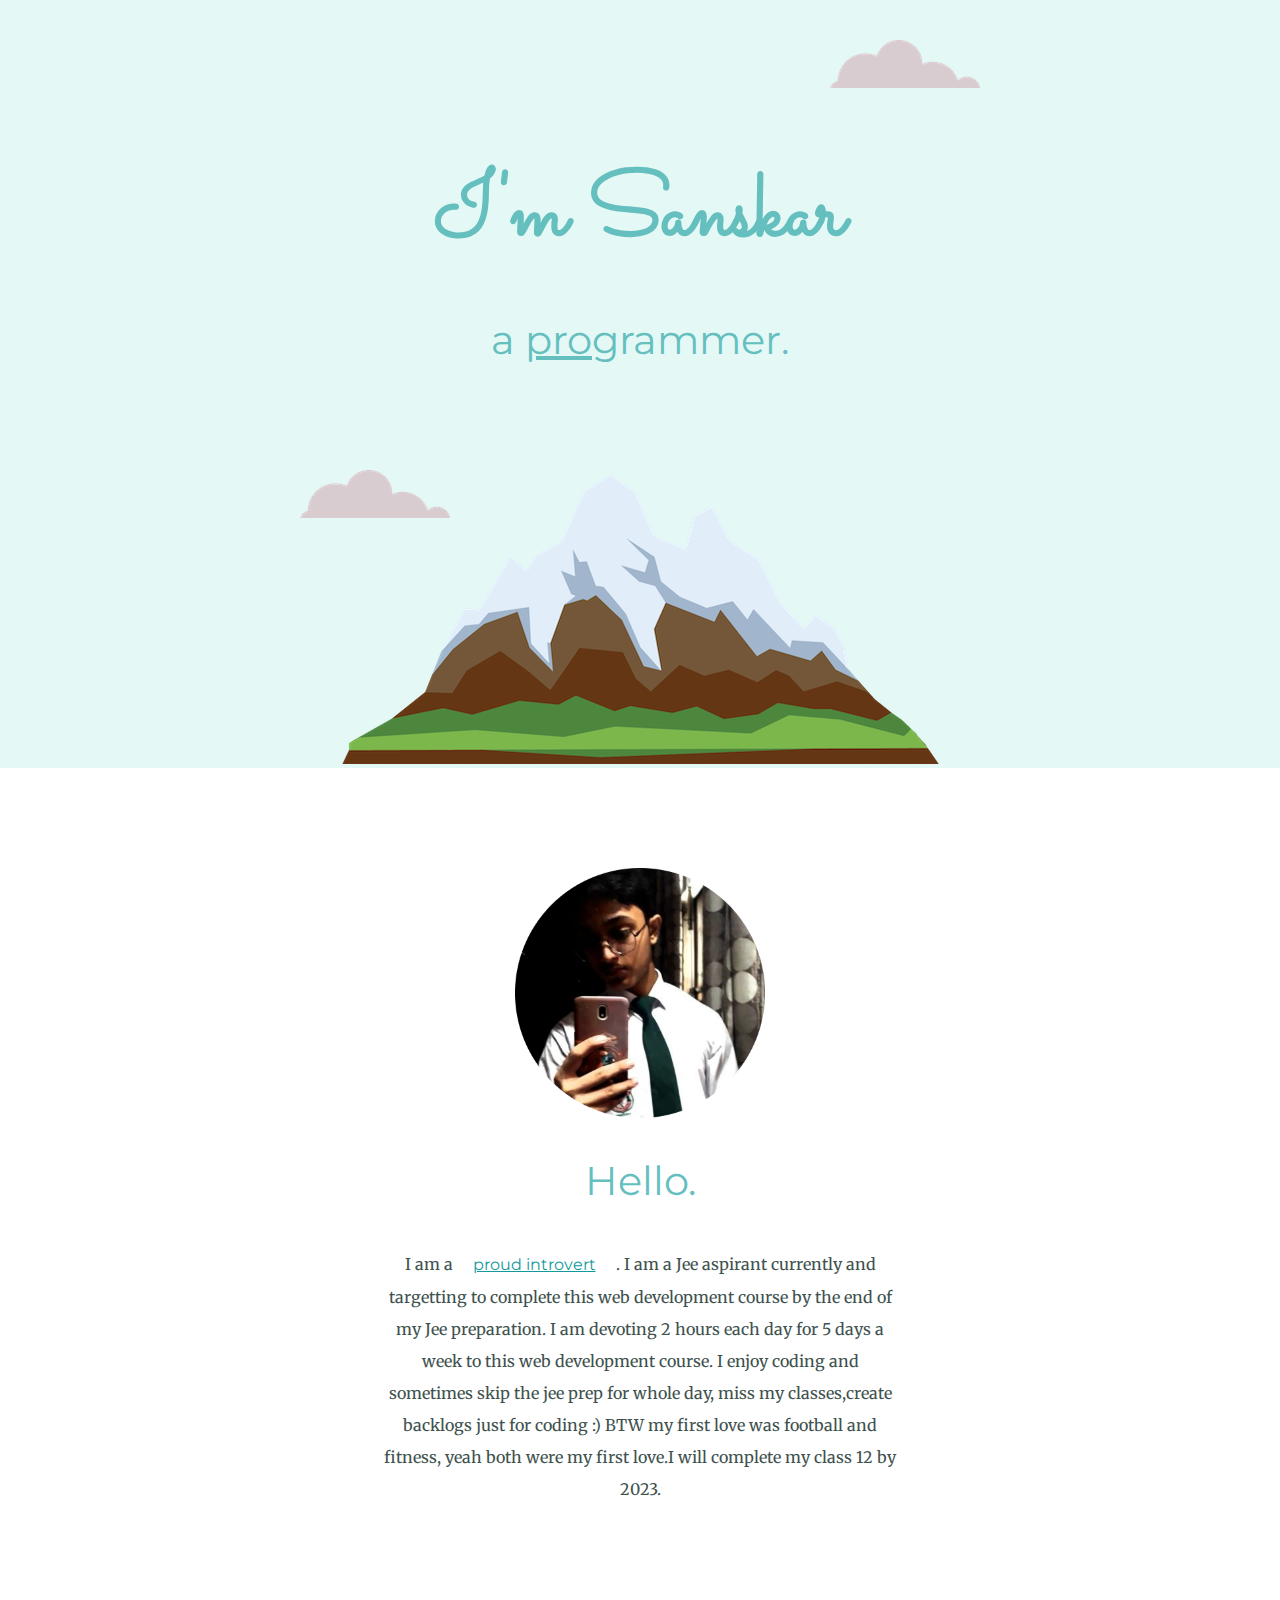
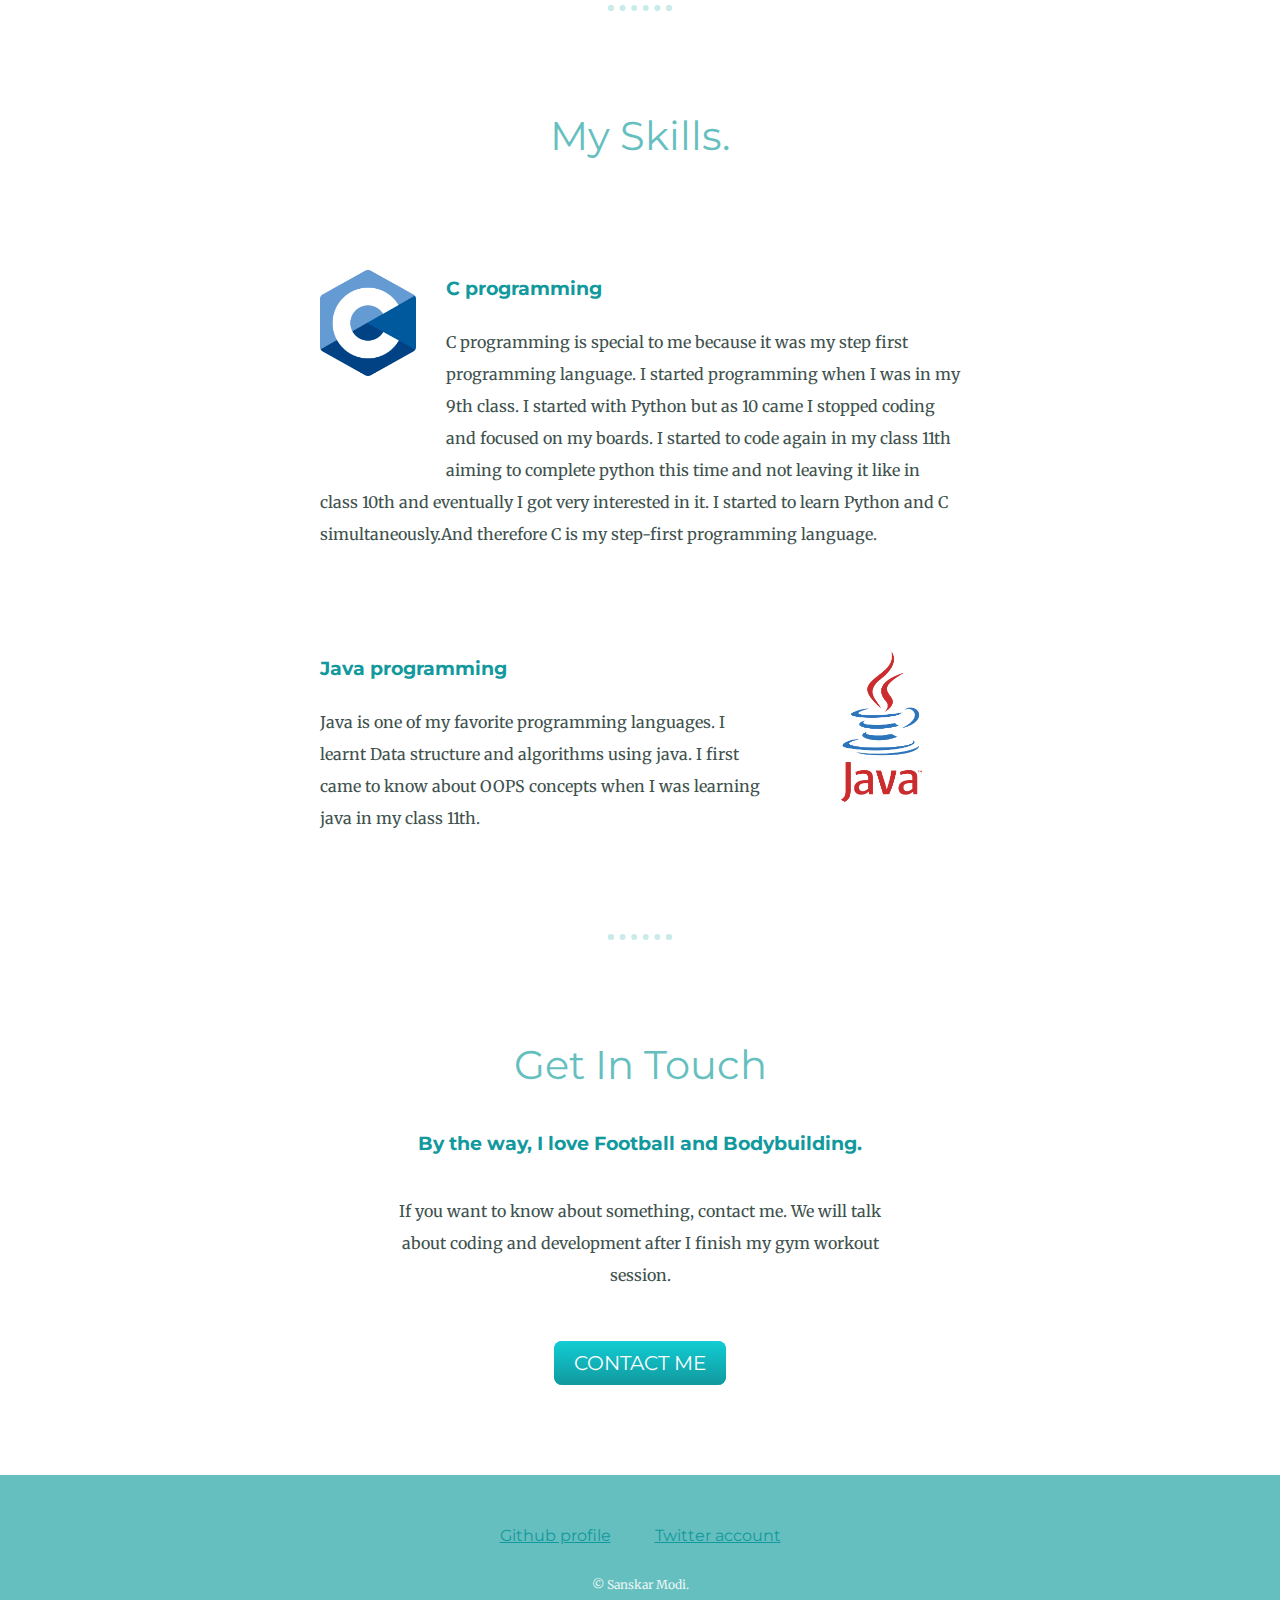
==== commit 5d1da7d4: "Update index.html" ====
--- a/index.html
+++ b/index.html
@@ -4,7 +4,7 @@
     <meta charset="UTF-8" />
     <meta http-equiv="X-UA-Compatible" content="IE=edge" />
     <meta name="viewport" content="width=device-width, initial-scale=1.0" />
-    <title>Sanskar Modi</title>
+    <title>About</title>
 
     <link rel="stylesheet" href="style.css" />
     <link rel="icon" href="favicon.ico" />
@@ -37,7 +37,7 @@
           day for 5 days a week to this web development course. I enjoy coding
           and sometimes skip the jee prep for whole day, miss my classes,create
           backlogs just for coding :) BTW my first love was football and
-          fitness, yeah both were my first love.
+          fitness, yeah both were my first love.I will complete my class 12 by 2023.
         </p>
       </div>
       <hr />
